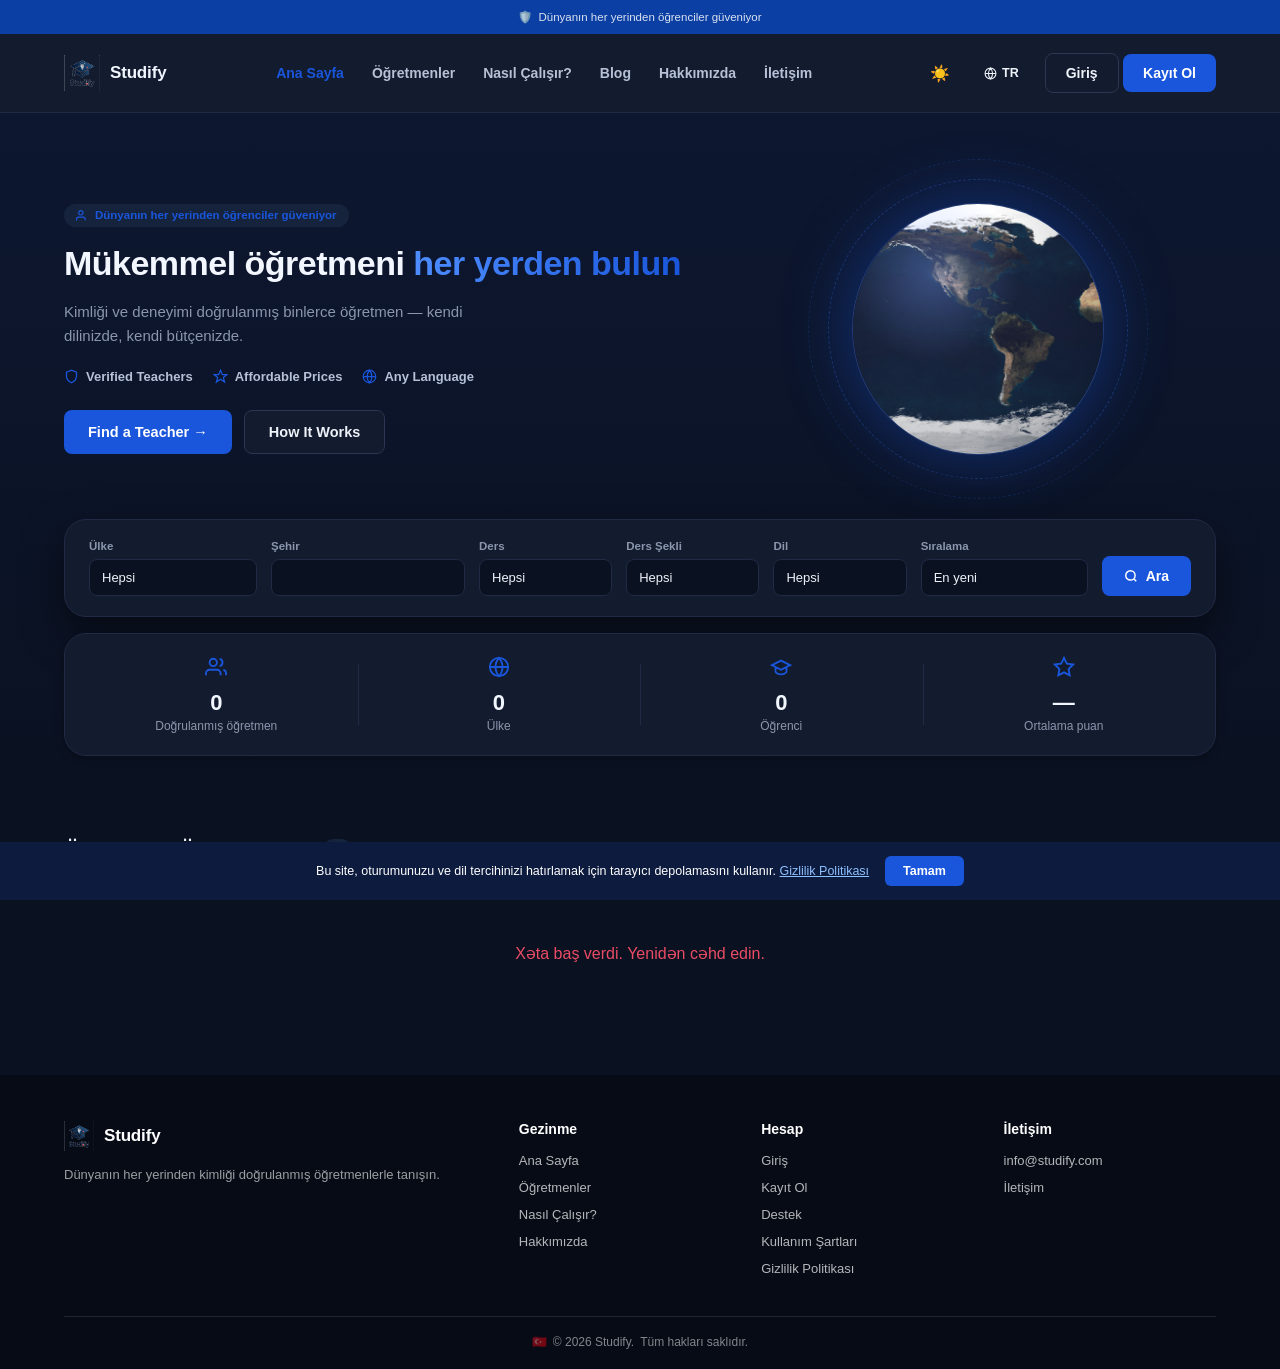
==== index.html @ e2a62c0a "first commit" ====
<!DOCTYPE html>
<html lang="tr">
<head>
<meta charset="UTF-8">
<meta name="viewport" content="width=device-width, initial-scale=1.0">
<title>Studify — Dünyanın Her Yerinden Öğretmen Bulun</title>
<meta name="description" content="Kimliği ve deneyimi doğrulanmış binlerce öğretmen arasından size uygun olanı bulun. Online veya yüz yüze, dünyanın her yerinden, kendi dilinizde.">
<meta property="og:title" content="Studify — Dünyanın Her Yerinden Öğretmen Bulun">
<meta property="og:description" content="Kimliği ve deneyimi doğrulanmış binlerce öğretmen arasından size uygun olanı bulun. Online veya yüz yüze, dünyanın her yerinden, kendi dilinizde.">
<meta property="og:type" content="website">
<meta property="og:image" content="/images/logo.png">
<meta name="twitter:card" content="summary">
<link rel="icon" type="image/png" href="/images/logo.png">
<link rel="stylesheet" href="css/style.css">
<script>(function(){try{var t=localStorage.getItem("studifyTheme");if(t!=="light")document.documentElement.setAttribute("data-theme","dark");}catch(e){document.documentElement.setAttribute("data-theme","dark");}})();</script>
</head>
<body>

  <div class="trust-bar">
    <div class="container">
      <span>🛡️ <span data-i18n="hero_badge">Trusted worldwide</span></span>
    </div>
  </div>

  <header class="site-header">
    <div class="container nav-wrap">
      <a href="index.html" class="logo">
        <img src="images/logo.png" alt="Studify">
        <b>Studify</b>
      </a>

      <nav class="main-nav">
        <a href="index.html" class="active" data-i18n="nav_home">Home</a>
        <a href="teachers.html" data-i18n="nav_teachers">Teachers</a>
        <a href="how-it-works.html" data-i18n="nav_how">How It Works</a>
        <a href="blog.html">Blog</a>
        <a href="about.html" data-i18n="nav_about">About Us</a>
        <a href="contact.html" data-i18n="nav_contact">Contact</a>
      </nav>

      <div class="header-right">
        <button class="theme-toggle-btn" id="themeToggleBtn" aria-label="Tema değiştir" title="Tema değiştir"></button>
        <div class="lang-switcher" data-id="1"></div>
        <div id="authArea">
          <a href="login.html" class="btn btn-outline" data-i18n="login">Log In</a>
          <a href="signup.html" class="btn btn-primary" data-i18n="signup">Sign Up</a>
        </div>
        <button class="burger" aria-label="Menu"><span></span><span></span><span></span></button>
      </div>
    </div>

    <nav class="mobile-nav">
      <a href="index.html" data-i18n="nav_home">Home</a>
      <a href="teachers.html" data-i18n="nav_teachers">Teachers</a>
      <a href="how-it-works.html" data-i18n="nav_how">How It Works</a>
        <a href="blog.html">Blog</a>
      <a href="about.html" data-i18n="nav_about">About Us</a>
      <a href="contact.html" data-i18n="nav_contact">Contact</a>
      <div id="authAreaMobile"><a href="login.html" class="btn btn-outline btn-block" data-i18n="login">Giriş</a></div>
    </nav>
  </header>

  <section class="hero">
    <div class="container hero-top-grid">
      <div class="hero-text">
        <div class="hero-badge hero-anim" style="animation-delay:.05s;">
          <svg width="13" height="13" viewBox="0 0 24 24" fill="none" stroke="currentColor" stroke-width="2"><path d="M17 21v-2a4 4 0 0 0-4-4H5a4 4 0 0 0-4 4v2"/><circle cx="9" cy="7" r="4"/></svg>
          <span data-i18n="hero_badge">Trusted worldwide</span>
        </div>
        <h1 class="hero-anim" style="animation-delay:.15s;"><span data-i18n="hero_title_1">Find the perfect teacher,</span> <span class="hero-gradient-word" data-i18n="hero_title_2">anywhere in the world</span></h1>
        <p class="lead hero-anim" style="animation-delay:.25s;" data-i18n="hero_lead">Thousands of verified teachers.</p>

        <div class="hero-features-row hero-anim" style="animation-delay:.3s;">
          <span><svg width="15" height="15" viewBox="0 0 24 24" fill="none" stroke="currentColor" stroke-width="2"><path d="M12 22s8-4 8-10V5l-8-3-8 3v7c0 6 8 10 8 10z"/></svg> Verified Teachers</span>
          <span><svg width="15" height="15" viewBox="0 0 24 24" fill="none" stroke="currentColor" stroke-width="2"><path d="M12 2l3 7h7l-5.5 4.5L18.5 21 12 16.5 5.5 21l2-7.5L2 9h7z"/></svg> Affordable Prices</span>
          <span><svg width="15" height="15" viewBox="0 0 24 24" fill="none" stroke="currentColor" stroke-width="2"><circle cx="12" cy="12" r="10"/><path d="M2 12h20M12 2a15 15 0 0 1 0 20 15 15 0 0 1 0-20z"/></svg> Any Language</span>
        </div>

        <div class="hero-cta-row hero-anim" style="animation-delay:.4s;">
          <a href="teachers.html" class="btn btn-primary btn-lg">Find a Teacher →</a>
          <a href="how-it-works.html" class="btn btn-outline btn-lg">How It Works</a>
        </div>
      </div>

      <div class="hero-globe-wrap hero-anim" style="animation-delay:.2s;">
        <div class="hero-globe-orbit orbit-2"></div>
        <div class="hero-globe-orbit"></div>
        <div class="hero-globe">
          <div class="hero-globe-texture"></div>
          <div class="hero-globe-shading"></div>
        </div>
      </div>
    </div>

    <div class="container hero-anim" style="animation-delay:.5s;">
      <form class="search-bar" id="heroSearchForm">
        <div class="field">
          <label data-i18n="search_country"><svg width="12" height="12" viewBox="0 0 24 24" fill="none" stroke="currentColor" stroke-width="2.5"><circle cx="12" cy="12" r="10"/><path d="M2 12h20M12 2a15 15 0 0 1 0 20 15 15 0 0 1 0-20z"/></svg> Country</label>
          <select name="country" id="fCountry"></select>
        </div>
        <div class="field">
          <label data-i18n="search_city"><svg width="12" height="12" viewBox="0 0 24 24" fill="none" stroke="currentColor" stroke-width="2.5"><path d="M21 10c0 7-9 13-9 13s-9-6-9-13a9 9 0 0 1 18 0z"/><circle cx="12" cy="10" r="3"/></svg> City</label>
          <input type="text" name="city" id="fCity" placeholder="">
        </div>
        <div class="field">
          <label data-i18n="search_subject"><svg width="12" height="12" viewBox="0 0 24 24" fill="none" stroke="currentColor" stroke-width="2.5"><circle cx="12" cy="8" r="4"/><path d="M4 21v-1a8 8 0 0 1 16 0v1"/></svg> Subject</label>
          <select name="subject" id="fSubject"></select>
        </div>
        <div class="field">
          <label data-i18n="search_mode"><svg width="12" height="12" viewBox="0 0 24 24" fill="none" stroke="currentColor" stroke-width="2.5"><rect x="4" y="2" width="16" height="20" rx="2"/><path d="M9 22v-4h6v4"/></svg> Lesson Type</label>
          <select name="mode" id="fMode">
            <option value="" data-i18n="search_all">All</option>
            <option value="online" data-i18n="search_online">Online</option>
            <option value="offline" data-i18n="search_offline">In Person</option>
          </select>
        </div>
        <div class="field">
          <label data-i18n="search_lang"><svg width="12" height="12" viewBox="0 0 24 24" fill="none" stroke="currentColor" stroke-width="2.5"><circle cx="12" cy="12" r="10"/><path d="M2 12h20M12 2a15 15 0 0 1 0 20 15 15 0 0 1 0-20z"/></svg> Language</label>
          <select name="lang" id="fLang"></select>
        </div>
        <div class="field">
          <label data-i18n="search_sort"><svg width="12" height="12" viewBox="0 0 24 24" fill="none" stroke="currentColor" stroke-width="2.5"><path d="M3 6h18M6 12h12M10 18h4"/></svg> Sort By</label>
          <select name="sort">
            <option value="newest" data-i18n="sort_newest">Newest</option>
            <option value="rating" data-i18n="sort_rating">Rating</option>
            <option value="price_asc" data-i18n="sort_price">Price: low to high</option>
          </select>
        </div>
        <button type="submit" class="btn btn-primary"><svg width="14" height="14" viewBox="0 0 24 24" fill="none" stroke="currentColor" stroke-width="2.5"><circle cx="11" cy="11" r="8"/><path d="M21 21l-4.35-4.35"/></svg> <span data-i18n="btn_search">Search</span></button>
      </form>

      <div class="stats-bar">
        <div class="stat-item">
          <svg width="22" height="22" viewBox="0 0 24 24" fill="none" stroke="currentColor" stroke-width="2"><path d="M17 21v-2a4 4 0 0 0-4-4H5a4 4 0 0 0-4 4v2"/><circle cx="9" cy="7" r="4"/><path d="M23 21v-2a4 4 0 0 0-3-3.9M16 3.1a4 4 0 0 1 0 7.8"/></svg>
          <div class="stat-value" id="statTeachers">0</div><div class="stat-label" data-i18n="stat_teachers">Verified teachers</div>
        </div>
        <div class="stat-item">
          <svg width="22" height="22" viewBox="0 0 24 24" fill="none" stroke="currentColor" stroke-width="2"><circle cx="12" cy="12" r="10"/><path d="M2 12h20M12 2a15 15 0 0 1 0 20 15 15 0 0 1 0-20z"/></svg>
          <div class="stat-value" id="statCountries">0</div><div class="stat-label" data-i18n="stat_countries">Countries</div>
        </div>
        <div class="stat-item">
          <svg width="22" height="22" viewBox="0 0 24 24" fill="none" stroke="currentColor" stroke-width="2"><path d="M22 10L12 5 2 10l10 5 10-5zM6 12v5c0 1.5 3 3 6 3s6-1.5 6-3v-5"/></svg>
          <div class="stat-value" id="statStudents">0</div><div class="stat-label" data-i18n="stat_students">Students</div>
        </div>
        <div class="stat-item">
          <svg width="22" height="22" viewBox="0 0 24 24" fill="none" stroke="currentColor" stroke-width="2"><path d="M12 2l3.1 6.3 6.9 1-5 4.9 1.2 6.8L12 17.8 5.8 21l1.2-6.8-5-4.9 6.9-1z"/></svg>
          <div class="stat-value" id="statRating">—</div><div class="stat-label" data-i18n="stat_rating">Average rating</div>
        </div>
      </div>
    </div>
  </section>

  <section class="section" style="padding-top:8px;">
    <div class="container">
      <div class="section-head">
        <h2 data-i18n="section_top_teachers">Featured Teachers</h2>
        <span class="badge-count" id="homeBadgeCount">0</span>
      </div>
      <div class="teacher-grid" id="homeTeacherGrid"></div>
    </div>
  </section>

  <footer class="site-footer">
    <div class="container">
      <div class="footer-grid">
        <div>
          <a href="index.html" class="logo" style="margin-bottom:12px;"><img src="images/logo.png" style="width:30px;height:30px;"><b style="color:#fff;">Studify</b></a>
          <p data-i18n="footer_desc">Meet verified teachers worldwide.</p>
        </div>
        <div>
          <h5 data-i18n="footer_nav">Navigation</h5>
          <ul>
            <li><a href="index.html" data-i18n="nav_home">Home</a></li>
            <li><a href="teachers.html" data-i18n="nav_teachers">Teachers</a></li>
            <li><a href="how-it-works.html" data-i18n="nav_how">How It Works</a></li>
            <li><a href="about.html" data-i18n="nav_about">About Us</a></li>
          </ul>
        </div>
        <div>
          <h5 data-i18n="footer_account">Account</h5>
          <ul>
            <li><a href="login.html" data-i18n="login">Log In</a></li>
            <li><a href="signup.html" data-i18n="signup">Sign Up</a></li>
            <li><a href="contact.html" data-i18n="footer_about_link">Support</a></li>
            <li><a href="terms.html">Kullanım Şartları</a></li>
            <li><a href="privacy.html">Gizlilik Politikası</a></li>
          </ul>
        </div>
        <div>
          <h5 data-i18n="footer_contact">Contact</h5>
          <ul>
            <li><a href="mailto:info@studify.com">info@studify.com</a></li>
            <li><a href="contact.html" data-i18n="nav_contact">Contact</a></li>
          </ul>
        </div>
      </div>
      <div class="footer-bottom">
        <span>🇹🇷</span> © 2026 Studify. <span data-i18n="footer_rights">All rights reserved.</span>
      </div>
    </div>
  </footer>

<script src="js/i18n.js"></script>
<script src="js/api.js"></script>
<script src="js/countries.js"></script>
<script src="js/script.js"></script>
<script src="js/currency-timezone.js"></script>
<script src="js/home.js"></script>
</body>
</html>
---- css/style.css ----
/* ==========================================================================
   STUDIFY — Shared Stylesheet (blue/white theme)
   ========================================================================== */

:root {
  --blue: #1a56db;
  --blue-dark: #0b3fa3;
  --blue-pale: #eaf1ff;
  --navy: #0d1b3e;
  --navy-2: #0b1f4d;
  --gray-900: #0d1b3e;
  --gray-700: #3f4b63;
  --gray-500: #5c6680;
  --gray-300: #d7deea;
  --gray-200: #e5e9f2;
  --gray-100: #f2f5fb;
  --white: #ffffff;
  --page-bg: #ffffff;
  --surface: #ffffff;
  --yellow: #ffd23f;
  --red: #ea4c66;
  --radius-sm: 8px;
  --radius-md: 14px;
  --radius-lg: 22px;
  --shadow-sm: 0 2px 8px rgba(13,27,62,0.06);
  --shadow-md: 0 8px 24px rgba(13,27,62,0.08);
  --shadow-lg: 0 16px 40px rgba(13,27,62,0.12);
  --font: "Segoe UI", "Helvetica Neue", Arial, sans-serif;
}

/* ---------------- Dark theme ----------------
   Toggled by setting data-theme="dark" on <html> (see script.js). Only the
   variables below change; every component reuses them, so the whole site
   restyles from this one block. */
html[data-theme="dark"] {
  --blue-pale: #16233d;
  --navy: #f2f6ff;
  --navy-2: #060b16;
  --gray-900: #eef2f9;
  --gray-700: #b6c0d6;
  --gray-500: #8b96ad;
  --gray-300: #2b3652;
  --gray-200: #202a44;
  --gray-100: #131b2e;
  --page-bg: #0a1120;
  --surface: #131b2e;
  --shadow-sm: 0 2px 8px rgba(0,0,0,0.35);
  --shadow-md: 0 8px 24px rgba(0,0,0,0.4);
  --shadow-lg: 0 16px 40px rgba(0,0,0,0.5);
}

* { box-sizing: border-box; }
html, body {
  margin: 0; padding: 0;
  font-family: var(--font);
  color: var(--gray-900);
  background: var(--page-bg);
  -webkit-font-smoothing: antialiased;
}
a { text-decoration: none; color: inherit; }
ul { list-style: none; margin: 0; padding: 0; }
button { font-family: inherit; cursor: pointer; }
img { max-width: 100%; display: block; }

.container { max-width: 1200px; margin: 0 auto; padding: 0 24px; }

.trust-bar { background: var(--blue-dark); color: rgba(255,255,255,0.85); font-size: 11.5px; }
.trust-bar .container { display: flex; align-items: center; justify-content: center; gap: 26px; height: 34px; flex-wrap: wrap; }
.trust-bar span { display: flex; align-items: center; gap: 6px; }

header.site-header { background: var(--surface); border-bottom: 1px solid var(--gray-200); position: sticky; top: 0; z-index: 100; }
.nav-wrap { display: flex; align-items: center; justify-content: space-between; height: 78px; }
.logo { display: flex; align-items: center; gap: 10px; }
.logo img { width: 36px; height: 36px; }
.logo b { font-weight: 700; font-size: 17px; color: var(--navy); letter-spacing: -0.01em; }

.main-nav { display: flex; align-items: center; gap: 28px; }
.main-nav a { font-size: 14px; font-weight: 600; color: var(--gray-700); }
.main-nav a.active, .main-nav a:hover { color: var(--blue); }

.header-right { display: flex; align-items: center; gap: 14px; }
.pill-select { display: flex; align-items: center; gap: 5px; background: var(--gray-100); padding: 7px 12px; border-radius: 20px; font-size: 12.5px; font-weight: 600; color: var(--gray-900); border: none; cursor: pointer; }
.theme-toggle-btn {
  width: 36px; height: 36px; border-radius: 50%; border: none;
  background: var(--gray-100); color: var(--gray-700);
  display: flex; align-items: center; justify-content: center;
  font-size: 16px; cursor: pointer; flex-shrink: 0;
}
.theme-toggle-btn:hover { background: var(--gray-200); }
.lang-switcher { position: relative; }
.lang-dropdown { position: absolute; top: 40px; right: 0; width: 160px; background: #fff; border-radius: 10px; box-shadow: var(--shadow-lg); display: none; overflow: hidden; z-index: 200; max-height: 320px; overflow-y: auto; }
.lang-dropdown.open { display: block; }
.lang-option { padding: 10px 14px; font-size: 13px; color: var(--navy); cursor: pointer; }
.lang-option:hover { background: var(--gray-100); }
.lang-switcher { position: relative; }
.lang-dropdown { position: absolute; top: 40px; right: 0; width: 160px; background: #fff; border-radius: 10px; box-shadow: var(--shadow-lg); display: none; overflow: hidden; z-index: 300; max-height: 320px; overflow-y: auto; }
.lang-dropdown.open { display: block; }
.lang-option { padding: 10px 14px; font-size: 13px; color: var(--navy); }
.lang-option:hover { background: var(--gray-100); }

.btn { display: inline-flex; align-items: center; justify-content: center; gap: 8px; font-weight: 700; font-size: 14px; border-radius: var(--radius-sm); border: none; padding: 11px 20px; transition: all .15s ease; }
.btn-primary { background: var(--blue); color: var(--white); }
.btn-primary:hover { background: var(--blue-dark); }
.btn-outline { background: var(--surface); color: var(--gray-900); border: 1.5px solid var(--gray-300); }
.btn-outline:hover { border-color: var(--blue); color: var(--blue); }
.btn-block { width: 100%; }
.btn-lg { padding: 14px 24px; font-size: 15px; }

.burger { display: none; flex-direction: column; gap: 5px; background: none; border: none; padding: 6px; }
.burger span { width: 22px; height: 2px; background: var(--navy); border-radius: 2px; }
.mobile-nav { display: none; flex-direction: column; gap: 4px; background: var(--surface); border-top: 1px solid var(--gray-200); padding: 12px 24px 20px; }
.mobile-nav.open { display: flex; }
.mobile-nav a { padding: 12px 0; font-weight: 600; color: var(--gray-700); border-bottom: 1px solid var(--gray-100); }

.hero { padding: 46px 0 34px; background: linear-gradient(180deg,#f7faff,#ffffff); overflow: hidden; }
html[data-theme="dark"] .hero { background: linear-gradient(180deg,#0d1730,var(--page-bg)); }
.hero-top-grid { display: grid; grid-template-columns: 1.15fr 0.85fr; gap: 30px; align-items: center; margin-bottom: 20px; }

/* ---- Entrance animation ---- */
.hero-anim { opacity: 0; animation: hero-fade-up .7s ease forwards; }
@keyframes hero-fade-up { from { opacity: 0; transform: translateY(18px); } to { opacity: 1; transform: translateY(0); } }
@media (prefers-reduced-motion: reduce) {
  .hero-anim { animation: none; opacity: 1; }
}

/* ---- Rotating globe (space style) ---- */
.hero-globe-wrap { position: relative; display: flex; align-items: center; justify-content: center; height: 340px; }
.hero-globe-orbit {
  position: absolute; width: 300px; height: 300px; border: 1px dashed rgba(58,110,224,0.35); border-radius: 50%;
  top: 50%; left: 50%; transform: translate(-50%, -50%);
}
.hero-globe-orbit.orbit-2 { width: 340px; height: 340px; border-color: rgba(58,110,224,0.2); }
.hero-globe {
  width: 250px; height: 250px; border-radius: 50%; position: relative; overflow: hidden; z-index: 2;
  box-shadow: 0 0 60px 10px rgba(26,86,219,0.35), 0 0 0 1px rgba(120,160,255,0.25);
}
.hero-globe-texture {
  position: absolute; inset: 0;
  background-image: url('../images/earth-texture.jpg');
  background-repeat: repeat-x;
  background-size: 500px 250px;
  animation: spin-globe 20s linear infinite;
}
@keyframes spin-globe {
  from { background-position: 0 0; }
  to { background-position: -500px 0; }
}
.hero-globe-shading {
  position: absolute; inset: 0; border-radius: 50%; pointer-events: none;
  background: radial-gradient(circle at 32% 28%, rgba(120,160,255,0.35) 0%, rgba(120,160,255,0) 35%, rgba(2,6,20,0.25) 72%, rgba(2,6,20,0.6) 100%);
}
@media (prefers-reduced-motion: reduce) {
  .hero-globe-texture { animation: none; }
}

/* ---- Floating teacher cards around the globe ---- */
.hero-teacher-card {
  position: absolute; z-index: 3; background: var(--surface); border: 1px solid var(--gray-200);
  border-radius: 12px; padding: 8px 12px 8px 8px; display: flex; align-items: center; gap: 8px;
  box-shadow: var(--shadow-md);
  animation: hero-float-bob 4.5s ease-in-out infinite, hero-fade-up .6s ease forwards;
  opacity: 0;
}
.hero-teacher-card .tc-photo-wrap { position: relative; flex-shrink: 0; }
.hero-teacher-card img.tc-photo { width: 40px; height: 40px; border-radius: 50%; object-fit: cover; display: block; }
.hero-teacher-card .tc-flag { position: absolute; top: -4px; left: -4px; font-size: 13px; background: var(--surface); border-radius: 4px; line-height: 1; padding: 1px; }
.hero-teacher-card .tc-info { line-height: 1.3; }
.hero-teacher-card .tc-name { font-size: 12px; font-weight: 700; color: var(--navy); white-space: nowrap; }
.hero-teacher-card .tc-rating { font-size: 11px; color: var(--yellow); font-weight: 700; }
.hero-teacher-card .tc-rating span { color: var(--gray-500); font-weight: 600; }

@keyframes hero-float-bob { 0%, 100% { transform: translateY(0); } 50% { transform: translateY(-9px); } }
.hero-card-1 { top: 0; left: 0; animation-delay: .45s, .45s; }
.hero-card-2 { top: 8%; right: 0; animation-delay: .75s, .55s; }
.hero-card-3 { bottom: 6%; left: -2%; animation-delay: 1.05s, .65s; }
.hero-card-4 { bottom: -4%; right: 6%; animation-delay: 1.35s, .75s; }

@media (max-width: 900px) {
  .hero-top-grid { grid-template-columns: 1fr; }
  .hero-globe-wrap { display: none; }
}
.hero-badge { display: inline-flex; align-items: center; gap: 6px; background: var(--blue-pale); color: var(--blue); font-size: 11.5px; font-weight: 700; padding: 5px 12px; border-radius: 20px; margin-bottom: 16px; }
.hero h1 { font-size: 34px; font-weight: 800; color: var(--navy); line-height: 1.2; letter-spacing: -0.015em; margin: 0 0 16px; }
.hero h1 .hero-gradient-word { background: linear-gradient(90deg, #4d8dff, var(--blue)); -webkit-background-clip: text; background-clip: text; color: transparent; }
.hero p.lead { font-size: 15px; color: var(--gray-500); max-width: 460px; line-height: 1.65; margin-bottom: 20px; }

.hero-features-row { display: flex; flex-wrap: wrap; gap: 20px; margin-bottom: 26px; }
.hero-features-row span { display: inline-flex; align-items: center; gap: 7px; font-size: 13px; font-weight: 600; color: var(--gray-700); }
.hero-features-row svg { color: var(--blue); flex-shrink: 0; }

.hero-cta-row { display: flex; gap: 12px; flex-wrap: wrap; }
.hero-cta-row .btn-lg { padding: 13px 24px; font-size: 14.5px; }

.search-bar { background: var(--surface); border: 1px solid var(--gray-200); border-radius: var(--radius-lg); box-shadow: var(--shadow-lg); padding: 20px 24px; margin: 0 auto 16px; display: grid; grid-template-columns: repeat(6, 1fr) auto; gap: 14px; align-items: end; }
.field { display: flex; flex-direction: column; gap: 7px; }
.field label { display: flex; align-items: center; gap: 5px; font-size: 11.5px; color: var(--gray-500); font-weight: 700; }
.field label svg { color: var(--blue); flex-shrink: 0; }
.field select, .field input { appearance: none; border: 1.5px solid var(--gray-200); border-radius: var(--radius-sm); padding: 10px 12px; font-size: 13px; color: var(--gray-900); background: var(--page-bg); font-weight: 500; }
.field select:focus, .field input:focus { outline: none; border-color: var(--blue); }
.search-bar .btn { height: 40px; padding: 0 22px; }

/* ---- Stats bar (bordered card, matches search bar style) ---- */
.stats-bar { background: var(--surface); border: 1px solid var(--gray-200); border-radius: var(--radius-lg); box-shadow: var(--shadow-sm); padding: 22px 10px; margin: 0 auto 40px; display: grid; grid-template-columns: repeat(4, 1fr); }
.stats-bar .stat-item { text-align: center; padding: 0 10px; position: relative; }
.stats-bar .stat-item + .stat-item::before { content: ""; position: absolute; left: 0; top: 10%; bottom: 10%; width: 1px; background: var(--gray-200); }
.stats-bar .stat-item svg { color: var(--blue); margin-bottom: 8px; }
.stats-bar .stat-value { font-size: 22px; font-weight: 800; color: var(--navy); }
.stats-bar .stat-label { font-size: 12px; color: var(--gray-500); margin-top: 3px; }
@media (max-width: 720px) {
  .stats-bar { grid-template-columns: repeat(2, 1fr); row-gap: 20px; }
  .stats-bar .stat-item:nth-child(3)::before { display: none; }
}

.section-head { display: flex; align-items: center; gap: 12px; margin-bottom: 24px; }
.section-head h2 { font-size: 22px; color: var(--navy); font-weight: 700; margin: 0; }
.badge-count { background: var(--blue-pale); color: var(--blue); font-size: 12.5px; font-weight: 700; padding: 5px 12px; border-radius: 20px; }

.teacher-grid { display: grid; grid-template-columns: repeat(4, 1fr); gap: 18px; }
.teacher-card { background: var(--surface); border: 1px solid var(--gray-200); border-radius: var(--radius-md); overflow: hidden; box-shadow: var(--shadow-sm); position: relative; transition: box-shadow .2s, transform .2s; display: flex; flex-direction: column; }
.teacher-card:hover { box-shadow: var(--shadow-md); transform: translateY(-2px); }

.tc-photo-frame { position: relative; width: 100%; aspect-ratio: 4 / 3.4; background: var(--blue-pale); overflow: hidden; }
.tc-photo-frame img { width: 100%; height: 100%; object-fit: cover; display: block; }
.tc-fav-overlay, .fav-btn { position: absolute; top: 10px; right: 10px; width: 30px; height: 30px; border-radius: 50%; background: rgba(255,255,255,0.92); border: none; display: flex; align-items: center; justify-content: center; color: var(--gray-300); padding: 0; }
.tc-fav-overlay.active, .fav-btn.active { color: var(--red); }
.tc-status-overlay { position: absolute; top: 10px; left: 10px; }
.tc-super-overlay { position: absolute; bottom: 10px; left: 10px; }

.status-pill { font-size: 10px; font-weight: 700; padding: 3px 9px; border-radius: 20px; }
.status-online { background: rgba(26,86,219,0.92); color: #fff; }
.status-offline { background: rgba(255,255,255,0.92); color: var(--gray-700); }
.super-badge { background: #fff7e0; color: #8a5a00; font-size: 9px; font-weight: 700; padding: 3px 8px; border-radius: 20px; display: inline-flex; align-items: center; gap: 3px; }

.tc-body { padding: 13px 15px 15px; display: flex; flex-direction: column; flex: 1; }
.tc-name { font-size: 14.5px; font-weight: 700; color: var(--navy); display: flex; align-items: center; gap: 5px; margin-bottom: 1px; }
.tc-subject { font-size: 12px; color: var(--gray-500); margin-bottom: 8px; }
.tc-location { display: flex; align-items: center; gap: 5px; font-size: 11.5px; color: var(--gray-700); margin-bottom: 7px; }
.tc-rating-row { display: flex; align-items: center; gap: 5px; font-size: 12px; margin-bottom: 10px; }
.tc-rating-row .stars { color: var(--yellow); font-weight: 700; }
.tc-rating-row .count { color: var(--gray-500); }
.tc-price { font-size: 15px; font-weight: 800; color: var(--blue); margin-top: auto; }
.tc-price span { font-size: 11px; color: var(--gray-500); font-weight: 500; }
.tc-price-old { text-decoration: line-through; color: var(--gray-500); font-weight: 500; font-size: 11.5px; margin-right: 5px; }
.discount-badge { display: inline-block; background: var(--red); color: var(--white); font-size: 9px; font-weight: 700; padding: 2px 7px; border-radius: 20px; margin-left: 4px; }
.tc-actions { display: flex; flex-direction: column; gap: 8px; margin-top: auto; }
.tc-actions .btn { width: 100%; padding: 9px; font-size: 12px; }

.feature-strip { background: var(--navy-2); padding: 26px 0; }
.feature-strip .container { display: grid; grid-template-columns: repeat(4, 1fr); gap: 20px; text-align: center; }
.feature-strip .stat-value { font-size: 24px; font-weight: 700; color: #fff; }
.feature-strip .stat-label { font-size: 11.5px; color: rgba(255,255,255,0.6); margin-top: 3px; }

footer.site-footer { background: var(--navy-2); color: rgba(255,255,255,0.75); padding: 46px 0 20px; }
.footer-grid { display: grid; grid-template-columns: 2fr 1fr 1fr 1fr; gap: 30px; margin-bottom: 30px; }
.footer-grid h5 { color: var(--white); font-size: 14px; margin: 0 0 14px; }
.footer-grid p { font-size: 13px; line-height: 1.7; color: rgba(255,255,255,0.6); }
.footer-grid ul li { margin-bottom: 9px; }
.footer-grid ul a { font-size: 13px; color: rgba(255,255,255,0.7); }
.footer-grid ul a:hover { color: var(--blue); }
.footer-bottom { border-top: 1px solid rgba(255,255,255,0.1); padding-top: 18px; text-align: center; font-size: 12px; color: rgba(255,255,255,0.5); display: flex; align-items: center; justify-content: center; gap: 6px; }

.page-hero { background: var(--blue-pale); padding: 40px 0; text-align: center; }
.page-hero h1 { font-size: 26px; color: var(--navy); margin: 0 0 8px; font-weight: 700; }
.page-hero p { color: var(--gray-700); font-size: 14px; margin: 0; }

.section { padding: 56px 0; }

.auth-wrap { min-height: calc(100vh - 200px); display: flex; align-items: center; justify-content: center; background: var(--gray-100); padding: 50px 20px; }
.auth-card { background: var(--surface); border-radius: var(--radius-lg); box-shadow: var(--shadow-lg); padding: 40px 36px; width: 100%; max-width: 440px; }
.auth-card-wide { max-width: 560px; }
.auth-card .logo { justify-content: center; margin-bottom: 20px; }
.auth-card h2 { text-align: center; font-size: 22px; color: var(--navy); margin: 0 0 6px; font-weight: 700; }
.auth-card p.sub { text-align: center; color: var(--gray-500); font-size: 13px; margin: 0 0 24px; }
.auth-foot { text-align: center; font-size: 13px; color: var(--gray-700); margin-top: 20px; }
.auth-foot a { color: var(--blue); font-weight: 700; }
.form-check { display: flex; align-items: center; gap: 8px; font-size: 12.5px; margin-bottom: 18px; color: var(--gray-700); }
.role-toggle { display: flex; background: var(--gray-100); border-radius: var(--radius-sm); padding: 4px; margin-bottom: 22px; }
.role-toggle button { flex: 1; border: none; background: transparent; padding: 10px; border-radius: 6px; font-weight: 700; font-size: 13px; color: var(--gray-700); }
.role-toggle button.active { background: var(--surface); color: var(--blue); box-shadow: var(--shadow-sm); }

.form-group { margin-bottom: 16px; }
.form-group label { display: block; font-size: 12.5px; font-weight: 700; color: var(--gray-700); margin-bottom: 6px; }
.form-group input, .form-group textarea, .form-group select { width: 100%; border: 1.5px solid var(--gray-200); background: var(--surface); border-radius: var(--radius-sm); padding: 11px 13px; font-size: 13.5px; font-family: inherit; color: var(--gray-900); }
.form-group input:focus, .form-group textarea:focus, .form-group select:focus { outline: none; border-color: var(--blue); }
.form-row { display: grid; grid-template-columns: 1fr 1fr; gap: 14px; }
.error-box { color: var(--red); font-weight: 600; margin-bottom: 12px; font-size: 13px; display: none; }
.success-box { color: var(--blue); font-weight: 600; margin-bottom: 12px; font-size: 13px; display: none; }

.test-progress { font-size: 11.5px; color: var(--blue); font-weight: 700; background: var(--blue-pale); padding: 4px 11px; border-radius: 20px; display: inline-block; margin-bottom: 12px; }
.test-question { margin-bottom: 18px; }
.test-question label { display: block; font-size: 13px; font-weight: 600; color: var(--navy); margin-bottom: 8px; line-height: 1.4; }

.profile-grid { display: grid; grid-template-columns: 320px 1fr; gap: 28px; align-items: start; }
.profile-card { background: var(--surface); border: 1px solid var(--gray-200); border-radius: var(--radius-md); padding: 24px; text-align: center; box-shadow: var(--shadow-sm); position: sticky; top: 96px; }
.profile-avatar { width: 110px; height: 110px; border-radius: 50%; overflow: hidden; margin: 0 auto 14px; background: var(--blue-pale); }
.profile-avatar img { width: 100%; height: 100%; object-fit: cover; }
.profile-name { font-size: 18px; font-weight: 700; color: var(--navy); }
.profile-subject { color: var(--blue); font-weight: 600; margin-bottom: 10px; font-size: 13px; }
.profile-price-box { background: var(--blue-pale); border-radius: var(--radius-sm); padding: 14px; margin: 14px 0; text-align: left; }
.profile-price-row { display: flex; justify-content: space-between; font-size: 13px; padding: 4px 0; }

.user-menu { position: relative; }
.user-chip-btn { display: flex; align-items: center; gap: 8px; background: none; border: none; padding: 4px; }
.user-avatar-sm { width: 34px; height: 34px; border-radius: 50%; background: var(--blue-pale); color: var(--blue); display: flex; align-items: center; justify-content: center; font-weight: 700; font-size: 12px; }
.user-dropdown { position: absolute; top: 46px; right: 0; width: 240px; background: #fff; border-radius: 12px; box-shadow: var(--shadow-lg); display: none; overflow: hidden; z-index: 200; }
.user-dropdown.open { display: block; }
.user-dropdown-head { padding: 14px; display: flex; align-items: center; gap: 10px; border-bottom: 1px solid var(--gray-200); }
.user-dropdown-item { display: flex; align-items: center; gap: 9px; padding: 10px 14px; font-size: 13px; color: var(--navy); }
.user-dropdown-item:hover { background: var(--gray-100); }

@media (max-width: 1080px) {
  .teacher-grid { grid-template-columns: repeat(2, 1fr); }
  .search-bar { grid-template-columns: repeat(3, 1fr); }
  .feature-strip .container { grid-template-columns: repeat(2, 1fr); }
  .footer-grid { grid-template-columns: 1fr 1fr; }
  .profile-grid { grid-template-columns: 1fr; }
}
@media (max-width: 720px) {
  .main-nav { display: none; }
  .burger { display: flex; }
  .header-right #authArea { display: none; }
  .hero h1 { font-size: 26px; }
  .teacher-grid { grid-template-columns: 1fr; }
  .search-bar { grid-template-columns: 1fr; }
  .form-row { grid-template-columns: 1fr; }
  .footer-grid { grid-template-columns: 1fr; }
}
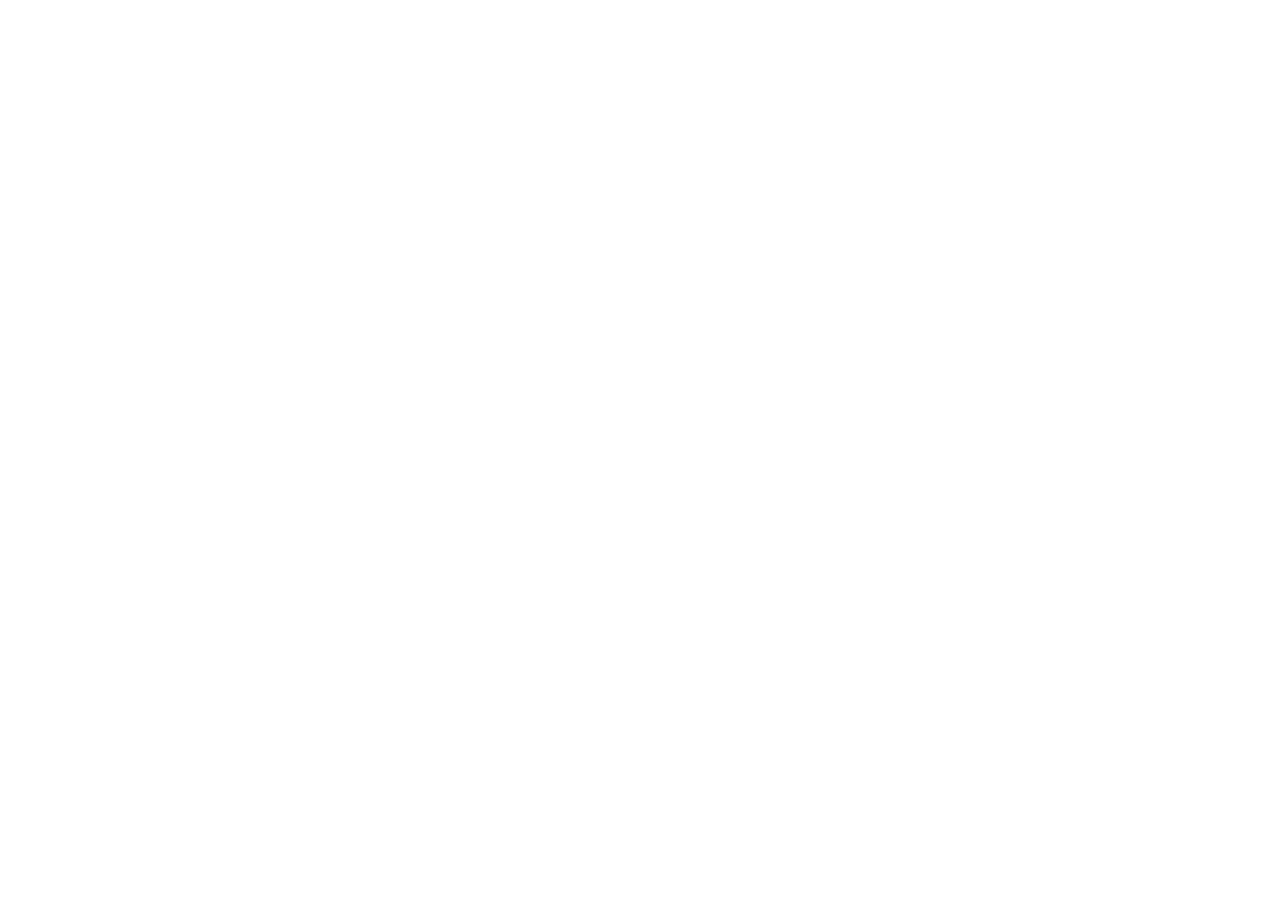
==== commit 2e7693d7: "." ====
--- a/index.html
+++ b/index.html
@@ -1,4 +1,4 @@
-<!DOCTYPE html>
+<!-- <!DOCTYPE html>
 <html lang="tr">
 <head>
 <meta charset="UTF-8">
@@ -8,10 +8,10 @@
 <meta property="og:title" content="Studify — Dünyanın Her Yerinden Öğretmen Bulun">
 <meta property="og:description" content="Kimliği ve deneyimi doğrulanmış binlerce öğretmen arasından size uygun olanı bulun. Online veya yüz yüze, dünyanın her yerinden, kendi dilinizde.">
 <meta property="og:type" content="website">
-<meta property="og:image" content="/images/logo.png">
+<meta property="og:image" content="logo.png">
 <meta name="twitter:card" content="summary">
-<link rel="icon" type="image/png" href="/images/logo.png">
-<link rel="stylesheet" href="css/style.css">
+<link rel="icon" type="png" href="logo.png">
+<link rel="stylesheet" href="style.css">
 <script>(function(){try{var t=localStorage.getItem("studifyTheme");if(t!=="light")document.documentElement.setAttribute("data-theme","dark");}catch(e){document.documentElement.setAttribute("data-theme","dark");}})();</script>
 </head>
 <body>
@@ -25,7 +25,7 @@
   <header class="site-header">
     <div class="container nav-wrap">
       <a href="index.html" class="logo">
-        <img src="images/logo.png" alt="Studify">
+        <img src="logo.png" alt="Studify">
         <b>Studify</b>
       </a>
 
@@ -200,11 +200,11 @@
     </div>
   </footer>
 
-<script src="js/i18n.js"></script>
-<script src="js/api.js"></script>
-<script src="js/countries.js"></script>
-<script src="js/script.js"></script>
-<script src="js/currency-timezone.js"></script>
-<script src="js/home.js"></script>
+<script src="i18n.js"></script>
+<script src="api.js"></script>
+<script src="countries.js"></script>
+<script src="script.js"></script>
+<script src="currency-timezone.js"></script>
+<script src="home.js"></script>
 </body>
-</html>
+</html> -->
--- a/style.css
+++ b/style.css
@@ -0,0 +1,327 @@
+/* ==========================================================================
+   STUDIFY — Shared Stylesheet (blue/white theme)
+   ========================================================================== */
+
+:root {
+  --blue: #1a56db;
+  --blue-dark: #0b3fa3;
+  --blue-pale: #eaf1ff;
+  --navy: #0d1b3e;
+  --navy-2: #0b1f4d;
+  --gray-900: #0d1b3e;
+  --gray-700: #3f4b63;
+  --gray-500: #5c6680;
+  --gray-300: #d7deea;
+  --gray-200: #e5e9f2;
+  --gray-100: #f2f5fb;
+  --white: #ffffff;
+  --page-bg: #ffffff;
+  --surface: #ffffff;
+  --yellow: #ffd23f;
+  --red: #ea4c66;
+  --radius-sm: 8px;
+  --radius-md: 14px;
+  --radius-lg: 22px;
+  --shadow-sm: 0 2px 8px rgba(13,27,62,0.06);
+  --shadow-md: 0 8px 24px rgba(13,27,62,0.08);
+  --shadow-lg: 0 16px 40px rgba(13,27,62,0.12);
+  --font: "Segoe UI", "Helvetica Neue", Arial, sans-serif;
+}
+
+/* ---------------- Dark theme ----------------
+   Toggled by setting data-theme="dark" on <html> (see script.js). Only the
+   variables below change; every component reuses them, so the whole site
+   restyles from this one block. */
+html[data-theme="dark"] {
+  --blue-pale: #16233d;
+  --navy: #f2f6ff;
+  --navy-2: #060b16;
+  --gray-900: #eef2f9;
+  --gray-700: #b6c0d6;
+  --gray-500: #8b96ad;
+  --gray-300: #2b3652;
+  --gray-200: #202a44;
+  --gray-100: #131b2e;
+  --page-bg: #0a1120;
+  --surface: #131b2e;
+  --shadow-sm: 0 2px 8px rgba(0,0,0,0.35);
+  --shadow-md: 0 8px 24px rgba(0,0,0,0.4);
+  --shadow-lg: 0 16px 40px rgba(0,0,0,0.5);
+}
+
+* { box-sizing: border-box; }
+html, body {
+  margin: 0; padding: 0;
+  font-family: var(--font);
+  color: var(--gray-900);
+  background: var(--page-bg);
+  -webkit-font-smoothing: antialiased;
+}
+a { text-decoration: none; color: inherit; }
+ul { list-style: none; margin: 0; padding: 0; }
+button { font-family: inherit; cursor: pointer; }
+img { max-width: 100%; display: block; }
+
+.container { max-width: 1200px; margin: 0 auto; padding: 0 24px; }
+
+.trust-bar { background: var(--blue-dark); color: rgba(255,255,255,0.85); font-size: 11.5px; }
+.trust-bar .container { display: flex; align-items: center; justify-content: center; gap: 26px; height: 34px; flex-wrap: wrap; }
+.trust-bar span { display: flex; align-items: center; gap: 6px; }
+
+header.site-header { background: var(--surface); border-bottom: 1px solid var(--gray-200); position: sticky; top: 0; z-index: 100; }
+.nav-wrap { display: flex; align-items: center; justify-content: space-between; height: 78px; }
+.logo { display: flex; align-items: center; gap: 10px; }
+.logo img { width: 36px; height: 36px; }
+.logo b { font-weight: 700; font-size: 17px; color: var(--navy); letter-spacing: -0.01em; }
+
+.main-nav { display: flex; align-items: center; gap: 28px; }
+.main-nav a { font-size: 14px; font-weight: 600; color: var(--gray-700); }
+.main-nav a.active, .main-nav a:hover { color: var(--blue); }
+
+.header-right { display: flex; align-items: center; gap: 14px; }
+.pill-select { display: flex; align-items: center; gap: 5px; background: var(--gray-100); padding: 7px 12px; border-radius: 20px; font-size: 12.5px; font-weight: 600; color: var(--gray-900); border: none; cursor: pointer; }
+.theme-toggle-btn {
+  width: 36px; height: 36px; border-radius: 50%; border: none;
+  background: var(--gray-100); color: var(--gray-700);
+  display: flex; align-items: center; justify-content: center;
+  font-size: 16px; cursor: pointer; flex-shrink: 0;
+}
+.theme-toggle-btn:hover { background: var(--gray-200); }
+.lang-switcher { position: relative; }
+.lang-dropdown { position: absolute; top: 40px; right: 0; width: 160px; background: #fff; border-radius: 10px; box-shadow: var(--shadow-lg); display: none; overflow: hidden; z-index: 200; max-height: 320px; overflow-y: auto; }
+.lang-dropdown.open { display: block; }
+.lang-option { padding: 10px 14px; font-size: 13px; color: var(--navy); cursor: pointer; }
+.lang-option:hover { background: var(--gray-100); }
+.lang-switcher { position: relative; }
+.lang-dropdown { position: absolute; top: 40px; right: 0; width: 160px; background: #fff; border-radius: 10px; box-shadow: var(--shadow-lg); display: none; overflow: hidden; z-index: 300; max-height: 320px; overflow-y: auto; }
+.lang-dropdown.open { display: block; }
+.lang-option { padding: 10px 14px; font-size: 13px; color: var(--navy); }
+.lang-option:hover { background: var(--gray-100); }
+
+.btn { display: inline-flex; align-items: center; justify-content: center; gap: 8px; font-weight: 700; font-size: 14px; border-radius: var(--radius-sm); border: none; padding: 11px 20px; transition: all .15s ease; }
+.btn-primary { background: var(--blue); color: var(--white); }
+.btn-primary:hover { background: var(--blue-dark); }
+.btn-outline { background: var(--surface); color: var(--gray-900); border: 1.5px solid var(--gray-300); }
+.btn-outline:hover { border-color: var(--blue); color: var(--blue); }
+.btn-block { width: 100%; }
+.btn-lg { padding: 14px 24px; font-size: 15px; }
+
+.burger { display: none; flex-direction: column; gap: 5px; background: none; border: none; padding: 6px; }
+.burger span { width: 22px; height: 2px; background: var(--navy); border-radius: 2px; }
+.mobile-nav { display: none; flex-direction: column; gap: 4px; background: var(--surface); border-top: 1px solid var(--gray-200); padding: 12px 24px 20px; }
+.mobile-nav.open { display: flex; }
+.mobile-nav a { padding: 12px 0; font-weight: 600; color: var(--gray-700); border-bottom: 1px solid var(--gray-100); }
+
+.hero { padding: 46px 0 34px; background: linear-gradient(180deg,#f7faff,#ffffff); overflow: hidden; }
+html[data-theme="dark"] .hero { background: linear-gradient(180deg,#0d1730,var(--page-bg)); }
+.hero-top-grid { display: grid; grid-template-columns: 1.15fr 0.85fr; gap: 30px; align-items: center; margin-bottom: 20px; }
+
+/* ---- Entrance animation ---- */
+.hero-anim { opacity: 0; animation: hero-fade-up .7s ease forwards; }
+@keyframes hero-fade-up { from { opacity: 0; transform: translateY(18px); } to { opacity: 1; transform: translateY(0); } }
+@media (prefers-reduced-motion: reduce) {
+  .hero-anim { animation: none; opacity: 1; }
+}
+
+/* ---- Rotating globe (space style) ---- */
+.hero-globe-wrap { position: relative; display: flex; align-items: center; justify-content: center; height: 340px; }
+.hero-globe-orbit {
+  position: absolute; width: 300px; height: 300px; border: 1px dashed rgba(58,110,224,0.35); border-radius: 50%;
+  top: 50%; left: 50%; transform: translate(-50%, -50%);
+}
+.hero-globe-orbit.orbit-2 { width: 340px; height: 340px; border-color: rgba(58,110,224,0.2); }
+.hero-globe {
+  width: 250px; height: 250px; border-radius: 50%; position: relative; overflow: hidden; z-index: 2;
+  box-shadow: 0 0 60px 10px rgba(26,86,219,0.35), 0 0 0 1px rgba(120,160,255,0.25);
+}
+.hero-globe-texture {
+  position: absolute; inset: 0;
+  background-image: url('../images/earth-texture.jpg');
+  background-repeat: repeat-x;
+  background-size: 500px 250px;
+  animation: spin-globe 20s linear infinite;
+}
+@keyframes spin-globe {
+  from { background-position: 0 0; }
+  to { background-position: -500px 0; }
+}
+.hero-globe-shading {
+  position: absolute; inset: 0; border-radius: 50%; pointer-events: none;
+  background: radial-gradient(circle at 32% 28%, rgba(120,160,255,0.35) 0%, rgba(120,160,255,0) 35%, rgba(2,6,20,0.25) 72%, rgba(2,6,20,0.6) 100%);
+}
+@media (prefers-reduced-motion: reduce) {
+  .hero-globe-texture { animation: none; }
+}
+
+/* ---- Floating teacher cards around the globe ---- */
+.hero-teacher-card {
+  position: absolute; z-index: 3; background: var(--surface); border: 1px solid var(--gray-200);
+  border-radius: 12px; padding: 8px 12px 8px 8px; display: flex; align-items: center; gap: 8px;
+  box-shadow: var(--shadow-md);
+  animation: hero-float-bob 4.5s ease-in-out infinite, hero-fade-up .6s ease forwards;
+  opacity: 0;
+}
+.hero-teacher-card .tc-photo-wrap { position: relative; flex-shrink: 0; }
+.hero-teacher-card img.tc-photo { width: 40px; height: 40px; border-radius: 50%; object-fit: cover; display: block; }
+.hero-teacher-card .tc-flag { position: absolute; top: -4px; left: -4px; font-size: 13px; background: var(--surface); border-radius: 4px; line-height: 1; padding: 1px; }
+.hero-teacher-card .tc-info { line-height: 1.3; }
+.hero-teacher-card .tc-name { font-size: 12px; font-weight: 700; color: var(--navy); white-space: nowrap; }
+.hero-teacher-card .tc-rating { font-size: 11px; color: var(--yellow); font-weight: 700; }
+.hero-teacher-card .tc-rating span { color: var(--gray-500); font-weight: 600; }
+
+@keyframes hero-float-bob { 0%, 100% { transform: translateY(0); } 50% { transform: translateY(-9px); } }
+.hero-card-1 { top: 0; left: 0; animation-delay: .45s, .45s; }
+.hero-card-2 { top: 8%; right: 0; animation-delay: .75s, .55s; }
+.hero-card-3 { bottom: 6%; left: -2%; animation-delay: 1.05s, .65s; }
+.hero-card-4 { bottom: -4%; right: 6%; animation-delay: 1.35s, .75s; }
+
+@media (max-width: 900px) {
+  .hero-top-grid { grid-template-columns: 1fr; }
+  .hero-globe-wrap { display: none; }
+}
+.hero-badge { display: inline-flex; align-items: center; gap: 6px; background: var(--blue-pale); color: var(--blue); font-size: 11.5px; font-weight: 700; padding: 5px 12px; border-radius: 20px; margin-bottom: 16px; }
+.hero h1 { font-size: 34px; font-weight: 800; color: var(--navy); line-height: 1.2; letter-spacing: -0.015em; margin: 0 0 16px; }
+.hero h1 .hero-gradient-word { background: linear-gradient(90deg, #4d8dff, var(--blue)); -webkit-background-clip: text; background-clip: text; color: transparent; }
+.hero p.lead { font-size: 15px; color: var(--gray-500); max-width: 460px; line-height: 1.65; margin-bottom: 20px; }
+
+.hero-features-row { display: flex; flex-wrap: wrap; gap: 20px; margin-bottom: 26px; }
+.hero-features-row span { display: inline-flex; align-items: center; gap: 7px; font-size: 13px; font-weight: 600; color: var(--gray-700); }
+.hero-features-row svg { color: var(--blue); flex-shrink: 0; }
+
+.hero-cta-row { display: flex; gap: 12px; flex-wrap: wrap; }
+.hero-cta-row .btn-lg { padding: 13px 24px; font-size: 14.5px; }
+
+.search-bar { background: var(--surface); border: 1px solid var(--gray-200); border-radius: var(--radius-lg); box-shadow: var(--shadow-lg); padding: 20px 24px; margin: 0 auto 16px; display: grid; grid-template-columns: repeat(6, 1fr) auto; gap: 14px; align-items: end; }
+.field { display: flex; flex-direction: column; gap: 7px; }
+.field label { display: flex; align-items: center; gap: 5px; font-size: 11.5px; color: var(--gray-500); font-weight: 700; }
+.field label svg { color: var(--blue); flex-shrink: 0; }
+.field select, .field input { appearance: none; border: 1.5px solid var(--gray-200); border-radius: var(--radius-sm); padding: 10px 12px; font-size: 13px; color: var(--gray-900); background: var(--page-bg); font-weight: 500; }
+.field select:focus, .field input:focus { outline: none; border-color: var(--blue); }
+.search-bar .btn { height: 40px; padding: 0 22px; }
+
+/* ---- Stats bar (bordered card, matches search bar style) ---- */
+.stats-bar { background: var(--surface); border: 1px solid var(--gray-200); border-radius: var(--radius-lg); box-shadow: var(--shadow-sm); padding: 22px 10px; margin: 0 auto 40px; display: grid; grid-template-columns: repeat(4, 1fr); }
+.stats-bar .stat-item { text-align: center; padding: 0 10px; position: relative; }
+.stats-bar .stat-item + .stat-item::before { content: ""; position: absolute; left: 0; top: 10%; bottom: 10%; width: 1px; background: var(--gray-200); }
+.stats-bar .stat-item svg { color: var(--blue); margin-bottom: 8px; }
+.stats-bar .stat-value { font-size: 22px; font-weight: 800; color: var(--navy); }
+.stats-bar .stat-label { font-size: 12px; color: var(--gray-500); margin-top: 3px; }
+@media (max-width: 720px) {
+  .stats-bar { grid-template-columns: repeat(2, 1fr); row-gap: 20px; }
+  .stats-bar .stat-item:nth-child(3)::before { display: none; }
+}
+
+.section-head { display: flex; align-items: center; gap: 12px; margin-bottom: 24px; }
+.section-head h2 { font-size: 22px; color: var(--navy); font-weight: 700; margin: 0; }
+.badge-count { background: var(--blue-pale); color: var(--blue); font-size: 12.5px; font-weight: 700; padding: 5px 12px; border-radius: 20px; }
+
+.teacher-grid { display: grid; grid-template-columns: repeat(4, 1fr); gap: 18px; }
+.teacher-card { background: var(--surface); border: 1px solid var(--gray-200); border-radius: var(--radius-md); overflow: hidden; box-shadow: var(--shadow-sm); position: relative; transition: box-shadow .2s, transform .2s; display: flex; flex-direction: column; }
+.teacher-card:hover { box-shadow: var(--shadow-md); transform: translateY(-2px); }
+
+.tc-photo-frame { position: relative; width: 100%; aspect-ratio: 4 / 3.4; background: var(--blue-pale); overflow: hidden; }
+.tc-photo-frame img { width: 100%; height: 100%; object-fit: cover; display: block; }
+.tc-fav-overlay, .fav-btn { position: absolute; top: 10px; right: 10px; width: 30px; height: 30px; border-radius: 50%; background: rgba(255,255,255,0.92); border: none; display: flex; align-items: center; justify-content: center; color: var(--gray-300); padding: 0; }
+.tc-fav-overlay.active, .fav-btn.active { color: var(--red); }
+.tc-status-overlay { position: absolute; top: 10px; left: 10px; }
+.tc-super-overlay { position: absolute; bottom: 10px; left: 10px; }
+
+.status-pill { font-size: 10px; font-weight: 700; padding: 3px 9px; border-radius: 20px; }
+.status-online { background: rgba(26,86,219,0.92); color: #fff; }
+.status-offline { background: rgba(255,255,255,0.92); color: var(--gray-700); }
+.super-badge { background: #fff7e0; color: #8a5a00; font-size: 9px; font-weight: 700; padding: 3px 8px; border-radius: 20px; display: inline-flex; align-items: center; gap: 3px; }
+
+.tc-body { padding: 13px 15px 15px; display: flex; flex-direction: column; flex: 1; }
+.tc-name { font-size: 14.5px; font-weight: 700; color: var(--navy); display: flex; align-items: center; gap: 5px; margin-bottom: 1px; }
+.tc-subject { font-size: 12px; color: var(--gray-500); margin-bottom: 8px; }
+.tc-location { display: flex; align-items: center; gap: 5px; font-size: 11.5px; color: var(--gray-700); margin-bottom: 7px; }
+.tc-rating-row { display: flex; align-items: center; gap: 5px; font-size: 12px; margin-bottom: 10px; }
+.tc-rating-row .stars { color: var(--yellow); font-weight: 700; }
+.tc-rating-row .count { color: var(--gray-500); }
+.tc-price { font-size: 15px; font-weight: 800; color: var(--blue); margin-top: auto; }
+.tc-price span { font-size: 11px; color: var(--gray-500); font-weight: 500; }
+.tc-price-old { text-decoration: line-through; color: var(--gray-500); font-weight: 500; font-size: 11.5px; margin-right: 5px; }
+.discount-badge { display: inline-block; background: var(--red); color: var(--white); font-size: 9px; font-weight: 700; padding: 2px 7px; border-radius: 20px; margin-left: 4px; }
+.tc-actions { display: flex; flex-direction: column; gap: 8px; margin-top: auto; }
+.tc-actions .btn { width: 100%; padding: 9px; font-size: 12px; }
+
+.feature-strip { background: var(--navy-2); padding: 26px 0; }
+.feature-strip .container { display: grid; grid-template-columns: repeat(4, 1fr); gap: 20px; text-align: center; }
+.feature-strip .stat-value { font-size: 24px; font-weight: 700; color: #fff; }
+.feature-strip .stat-label { font-size: 11.5px; color: rgba(255,255,255,0.6); margin-top: 3px; }
+
+footer.site-footer { background: var(--navy-2); color: rgba(255,255,255,0.75); padding: 46px 0 20px; }
+.footer-grid { display: grid; grid-template-columns: 2fr 1fr 1fr 1fr; gap: 30px; margin-bottom: 30px; }
+.footer-grid h5 { color: var(--white); font-size: 14px; margin: 0 0 14px; }
+.footer-grid p { font-size: 13px; line-height: 1.7; color: rgba(255,255,255,0.6); }
+.footer-grid ul li { margin-bottom: 9px; }
+.footer-grid ul a { font-size: 13px; color: rgba(255,255,255,0.7); }
+.footer-grid ul a:hover { color: var(--blue); }
+.footer-bottom { border-top: 1px solid rgba(255,255,255,0.1); padding-top: 18px; text-align: center; font-size: 12px; color: rgba(255,255,255,0.5); display: flex; align-items: center; justify-content: center; gap: 6px; }
+
+.page-hero { background: var(--blue-pale); padding: 40px 0; text-align: center; }
+.page-hero h1 { font-size: 26px; color: var(--navy); margin: 0 0 8px; font-weight: 700; }
+.page-hero p { color: var(--gray-700); font-size: 14px; margin: 0; }
+
+.section { padding: 56px 0; }
+
+.auth-wrap { min-height: calc(100vh - 200px); display: flex; align-items: center; justify-content: center; background: var(--gray-100); padding: 50px 20px; }
+.auth-card { background: var(--surface); border-radius: var(--radius-lg); box-shadow: var(--shadow-lg); padding: 40px 36px; width: 100%; max-width: 440px; }
+.auth-card-wide { max-width: 560px; }
+.auth-card .logo { justify-content: center; margin-bottom: 20px; }
+.auth-card h2 { text-align: center; font-size: 22px; color: var(--navy); margin: 0 0 6px; font-weight: 700; }
+.auth-card p.sub { text-align: center; color: var(--gray-500); font-size: 13px; margin: 0 0 24px; }
+.auth-foot { text-align: center; font-size: 13px; color: var(--gray-700); margin-top: 20px; }
+.auth-foot a { color: var(--blue); font-weight: 700; }
+.form-check { display: flex; align-items: center; gap: 8px; font-size: 12.5px; margin-bottom: 18px; color: var(--gray-700); }
+.role-toggle { display: flex; background: var(--gray-100); border-radius: var(--radius-sm); padding: 4px; margin-bottom: 22px; }
+.role-toggle button { flex: 1; border: none; background: transparent; padding: 10px; border-radius: 6px; font-weight: 700; font-size: 13px; color: var(--gray-700); }
+.role-toggle button.active { background: var(--surface); color: var(--blue); box-shadow: var(--shadow-sm); }
+
+.form-group { margin-bottom: 16px; }
+.form-group label { display: block; font-size: 12.5px; font-weight: 700; color: var(--gray-700); margin-bottom: 6px; }
+.form-group input, .form-group textarea, .form-group select { width: 100%; border: 1.5px solid var(--gray-200); background: var(--surface); border-radius: var(--radius-sm); padding: 11px 13px; font-size: 13.5px; font-family: inherit; color: var(--gray-900); }
+.form-group input:focus, .form-group textarea:focus, .form-group select:focus { outline: none; border-color: var(--blue); }
+.form-row { display: grid; grid-template-columns: 1fr 1fr; gap: 14px; }
+.error-box { color: var(--red); font-weight: 600; margin-bottom: 12px; font-size: 13px; display: none; }
+.success-box { color: var(--blue); font-weight: 600; margin-bottom: 12px; font-size: 13px; display: none; }
+
+.test-progress { font-size: 11.5px; color: var(--blue); font-weight: 700; background: var(--blue-pale); padding: 4px 11px; border-radius: 20px; display: inline-block; margin-bottom: 12px; }
+.test-question { margin-bottom: 18px; }
+.test-question label { display: block; font-size: 13px; font-weight: 600; color: var(--navy); margin-bottom: 8px; line-height: 1.4; }
+
+.profile-grid { display: grid; grid-template-columns: 320px 1fr; gap: 28px; align-items: start; }
+.profile-card { background: var(--surface); border: 1px solid var(--gray-200); border-radius: var(--radius-md); padding: 24px; text-align: center; box-shadow: var(--shadow-sm); position: sticky; top: 96px; }
+.profile-avatar { width: 110px; height: 110px; border-radius: 50%; overflow: hidden; margin: 0 auto 14px; background: var(--blue-pale); }
+.profile-avatar img { width: 100%; height: 100%; object-fit: cover; }
+.profile-name { font-size: 18px; font-weight: 700; color: var(--navy); }
+.profile-subject { color: var(--blue); font-weight: 600; margin-bottom: 10px; font-size: 13px; }
+.profile-price-box { background: var(--blue-pale); border-radius: var(--radius-sm); padding: 14px; margin: 14px 0; text-align: left; }
+.profile-price-row { display: flex; justify-content: space-between; font-size: 13px; padding: 4px 0; }
+
+.user-menu { position: relative; }
+.user-chip-btn { display: flex; align-items: center; gap: 8px; background: none; border: none; padding: 4px; }
+.user-avatar-sm { width: 34px; height: 34px; border-radius: 50%; background: var(--blue-pale); color: var(--blue); display: flex; align-items: center; justify-content: center; font-weight: 700; font-size: 12px; }
+.user-dropdown { position: absolute; top: 46px; right: 0; width: 240px; background: #fff; border-radius: 12px; box-shadow: var(--shadow-lg); display: none; overflow: hidden; z-index: 200; }
+.user-dropdown.open { display: block; }
+.user-dropdown-head { padding: 14px; display: flex; align-items: center; gap: 10px; border-bottom: 1px solid var(--gray-200); }
+.user-dropdown-item { display: flex; align-items: center; gap: 9px; padding: 10px 14px; font-size: 13px; color: var(--navy); }
+.user-dropdown-item:hover { background: var(--gray-100); }
+
+@media (max-width: 1080px) {
+  .teacher-grid { grid-template-columns: repeat(2, 1fr); }
+  .search-bar { grid-template-columns: repeat(3, 1fr); }
+  .feature-strip .container { grid-template-columns: repeat(2, 1fr); }
+  .footer-grid { grid-template-columns: 1fr 1fr; }
+  .profile-grid { grid-template-columns: 1fr; }
+}
+@media (max-width: 720px) {
+  .main-nav { display: none; }
+  .burger { display: flex; }
+  .header-right #authArea { display: none; }
+  .hero h1 { font-size: 26px; }
+  .teacher-grid { grid-template-columns: 1fr; }
+  .search-bar { grid-template-columns: 1fr; }
+  .form-row { grid-template-columns: 1fr; }
+  .footer-grid { grid-template-columns: 1fr; }
+}
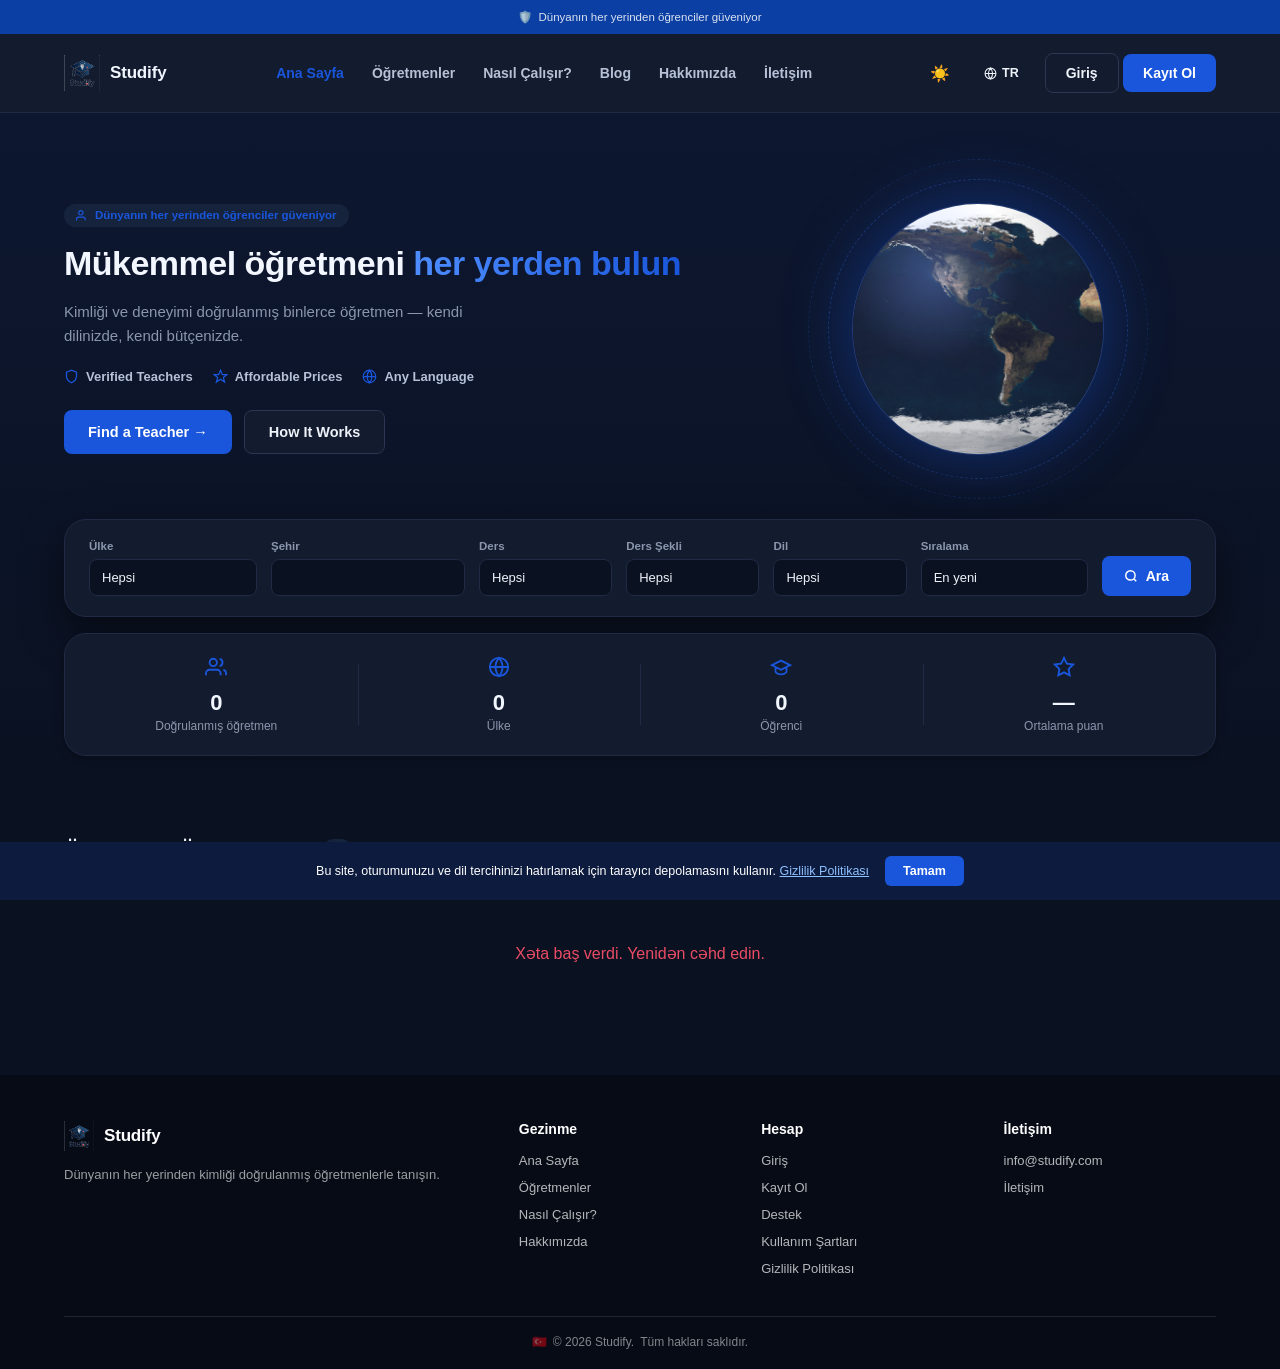
==== commit ccb251c0: "." ====
--- a/index.html
+++ b/index.html
@@ -1,4 +1,4 @@
-<!-- <!DOCTYPE html>
+<!DOCTYPE html>
 <html lang="tr">
 <head>
 <meta charset="UTF-8">
@@ -207,4 +207,4 @@
 <script src="currency-timezone.js"></script>
 <script src="home.js"></script>
 </body>
-</html> -->
+</html>
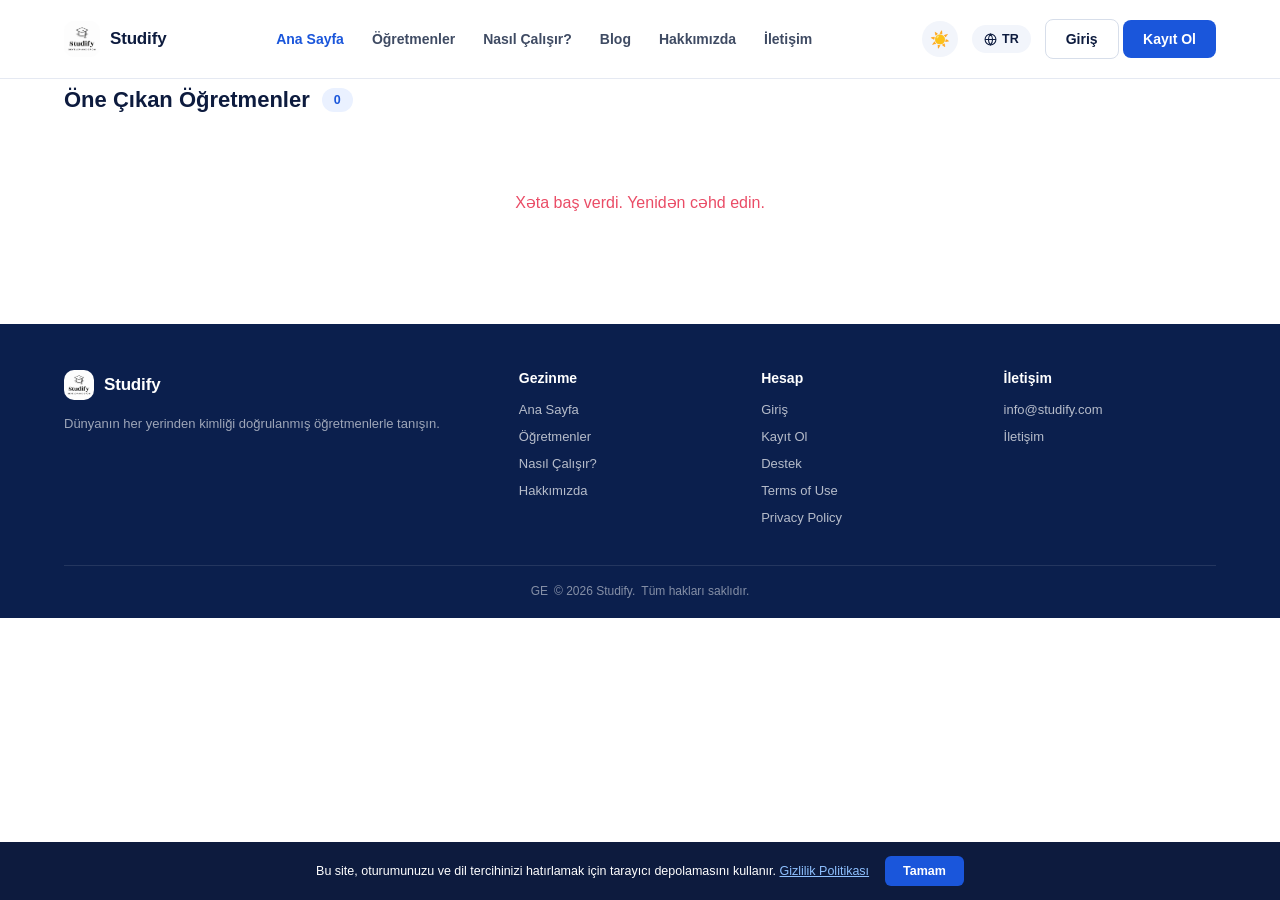
==== commit c57de8b0: "." ====
--- a/index.html
+++ b/index.html
@@ -10,22 +10,16 @@
 <meta property="og:type" content="website">
 <meta property="og:image" content="logo.png">
 <meta name="twitter:card" content="summary">
-<link rel="icon" type="png" href="logo.png">
+<link rel="icon" type="png" href="Studify_Logo.png">
 <link rel="stylesheet" href="style.css">
 <script>(function(){try{var t=localStorage.getItem("studifyTheme");if(t!=="light")document.documentElement.setAttribute("data-theme","dark");}catch(e){document.documentElement.setAttribute("data-theme","dark");}})();</script>
 </head>
 <body>
 
-  <div class="trust-bar">
-    <div class="container">
-      <span>🛡️ <span data-i18n="hero_badge">Trusted worldwide</span></span>
-    </div>
-  </div>
-
   <header class="site-header">
     <div class="container nav-wrap">
       <a href="index.html" class="logo">
-        <img src="logo.png" alt="Studify">
+        <img src="Studify_Logo.png" alt="Studify">
         <b>Studify</b>
       </a>
 
@@ -60,7 +54,7 @@
     </nav>
   </header>
 
-  <section class="hero">
+  <!-- <section class="hero">
     <div class="container hero-top-grid">
       <div class="hero-text">
         <div class="hero-badge hero-anim" style="animation-delay:.05s;">
@@ -148,7 +142,7 @@
         </div>
       </div>
     </div>
-  </section>
+  </section> -->
 
   <section class="section" style="padding-top:8px;">
     <div class="container">
@@ -164,7 +158,7 @@
     <div class="container">
       <div class="footer-grid">
         <div>
-          <a href="index.html" class="logo" style="margin-bottom:12px;"><img src="images/logo.png" style="width:30px;height:30px;"><b style="color:#fff;">Studify</b></a>
+          <a href="index.html" class="logo" style="margin-bottom:12px;"><img src="Studify_Logo.png" style="width:30px;height:30px;"><b style="color:#fff;">Studify</b></a>
           <p data-i18n="footer_desc">Meet verified teachers worldwide.</p>
         </div>
         <div>
@@ -182,8 +176,8 @@
             <li><a href="login.html" data-i18n="login">Log In</a></li>
             <li><a href="signup.html" data-i18n="signup">Sign Up</a></li>
             <li><a href="contact.html" data-i18n="footer_about_link">Support</a></li>
-            <li><a href="terms.html">Kullanım Şartları</a></li>
-            <li><a href="privacy.html">Gizlilik Politikası</a></li>
+            <li><a href="terms.html">Terms of Use</a></li>
+            <li><a href="privacy.html">Privacy Policy</a></li>
           </ul>
         </div>
         <div>
@@ -195,7 +189,7 @@
         </div>
       </div>
       <div class="footer-bottom">
-        <span>🇹🇷</span> © 2026 Studify. <span data-i18n="footer_rights">All rights reserved.</span>
+        <span>GE</span> © 2026 Studify. <span data-i18n="footer_rights">All rights reserved.</span>
       </div>
     </div>
   </footer>
--- a/style.css
+++ b/style.css
@@ -6,8 +6,7 @@
   --blue: #1a56db;
   --blue-dark: #0b3fa3;
   --blue-pale: #eaf1ff;
-  --navy: #0d1b3e;
-  --navy-2: #0b1f4d;
+     --navy-2: #0b1f4d;
   --gray-900: #0d1b3e;
   --gray-700: #3f4b63;
   --gray-500: #5c6680;
@@ -22,9 +21,6 @@
   --radius-sm: 8px;
   --radius-md: 14px;
   --radius-lg: 22px;
-  --shadow-sm: 0 2px 8px rgba(13,27,62,0.06);
-  --shadow-md: 0 8px 24px rgba(13,27,62,0.08);
-  --shadow-lg: 0 16px 40px rgba(13,27,62,0.12);
   --font: "Segoe UI", "Helvetica Neue", Arial, sans-serif;
 }
 
@@ -32,7 +28,7 @@
    Toggled by setting data-theme="dark" on <html> (see script.js). Only the
    variables below change; every component reuses them, so the whole site
    restyles from this one block. */
-html[data-theme="dark"] {
+/* html[data-theme="dark"] {
   --blue-pale: #16233d;
   --navy: #f2f6ff;
   --navy-2: #060b16;
@@ -44,284 +40,1215 @@
   --gray-100: #131b2e;
   --page-bg: #0a1120;
   --surface: #131b2e;
-  --shadow-sm: 0 2px 8px rgba(0,0,0,0.35);
-  --shadow-md: 0 8px 24px rgba(0,0,0,0.4);
-  --shadow-lg: 0 16px 40px rgba(0,0,0,0.5);
-}
-
-* { box-sizing: border-box; }
-html, body {
-  margin: 0; padding: 0;
+  --shadow-sm: 0 2px 8px rgba(0, 0, 0, 0.35);
+  --shadow-md: 0 8px 24px rgba(0, 0, 0, 0.4);
+  --shadow-lg: 0 16px 40px rgba(0, 0, 0, 0.5);
+} */
+
+* {
+  box-sizing: border-box;
+}
+html,
+body {
+  margin: 0;
+  padding: 0;
   font-family: var(--font);
   color: var(--gray-900);
   background: var(--page-bg);
   -webkit-font-smoothing: antialiased;
 }
-a { text-decoration: none; color: inherit; }
-ul { list-style: none; margin: 0; padding: 0; }
-button { font-family: inherit; cursor: pointer; }
-img { max-width: 100%; display: block; }
-
-.container { max-width: 1200px; margin: 0 auto; padding: 0 24px; }
-
-.trust-bar { background: var(--blue-dark); color: rgba(255,255,255,0.85); font-size: 11.5px; }
-.trust-bar .container { display: flex; align-items: center; justify-content: center; gap: 26px; height: 34px; flex-wrap: wrap; }
-.trust-bar span { display: flex; align-items: center; gap: 6px; }
-
-header.site-header { background: var(--surface); border-bottom: 1px solid var(--gray-200); position: sticky; top: 0; z-index: 100; }
-.nav-wrap { display: flex; align-items: center; justify-content: space-between; height: 78px; }
-.logo { display: flex; align-items: center; gap: 10px; }
-.logo img { width: 36px; height: 36px; }
-.logo b { font-weight: 700; font-size: 17px; color: var(--navy); letter-spacing: -0.01em; }
-
-.main-nav { display: flex; align-items: center; gap: 28px; }
-.main-nav a { font-size: 14px; font-weight: 600; color: var(--gray-700); }
-.main-nav a.active, .main-nav a:hover { color: var(--blue); }
-
-.header-right { display: flex; align-items: center; gap: 14px; }
-.pill-select { display: flex; align-items: center; gap: 5px; background: var(--gray-100); padding: 7px 12px; border-radius: 20px; font-size: 12.5px; font-weight: 600; color: var(--gray-900); border: none; cursor: pointer; }
+a {
+  text-decoration: none;
+  color: inherit;
+}
+ul {
+  list-style: none;
+  margin: 0;
+  padding: 0;
+}
+button {
+  font-family: inherit;
+  cursor: pointer;
+}
+img {
+  max-width: 100%;
+  display: block;
+}
+
+.container {
+  max-width: 1200px;
+  margin: 0 auto;
+  padding: 0 24px;
+}
+
+.trust-bar {
+  background: var(--blue-dark);
+  color: rgba(255, 255, 255, 0.85);
+  font-size: 11.5px;
+}
+.trust-bar .container {
+  display: flex;
+  align-items: center;
+  justify-content: center;
+  gap: 26px;
+  height: 34px;
+  flex-wrap: wrap;
+}
+.trust-bar span {
+  display: flex;
+  align-items: center;
+  gap: 6px;
+}
+
+header.site-header {
+  background: var(--surface);
+  border-bottom: 1px solid var(--gray-200);
+  position: sticky;
+  top: 0;
+  z-index: 100;
+}
+.nav-wrap {
+  display: flex;
+  align-items: center;
+  justify-content: space-between;
+  height: 78px;
+}
+.logo {
+  display: flex;
+  align-items: center;
+  gap: 10px;
+}
+.logo img {
+  width: 36px;
+  height: 36px;
+  border-radius: 10px;
+}
+.logo b {
+  font-weight: 700;
+  font-size: 17px;
+  color: var(--navy);
+  letter-spacing: -0.01em;
+}
+
+.main-nav {
+  display: flex;
+  align-items: center;
+  gap: 28px;
+}
+.main-nav a {
+  font-size: 14px;
+  font-weight: 600;
+  color: var(--gray-700);
+}
+.main-nav a.active,
+.main-nav a:hover {
+  color: var(--blue);
+}
+
+.header-right {
+  display: flex;
+  align-items: center;
+  gap: 14px;
+}
+.pill-select {
+  display: flex;
+  align-items: center;
+  gap: 5px;
+  background: var(--gray-100);
+  padding: 7px 12px;
+  border-radius: 20px;
+  font-size: 12.5px;
+  font-weight: 600;
+  color: var(--gray-900);
+  border: none;
+  cursor: pointer;
+}
 .theme-toggle-btn {
-  width: 36px; height: 36px; border-radius: 50%; border: none;
-  background: var(--gray-100); color: var(--gray-700);
-  display: flex; align-items: center; justify-content: center;
-  font-size: 16px; cursor: pointer; flex-shrink: 0;
-}
-.theme-toggle-btn:hover { background: var(--gray-200); }
-.lang-switcher { position: relative; }
-.lang-dropdown { position: absolute; top: 40px; right: 0; width: 160px; background: #fff; border-radius: 10px; box-shadow: var(--shadow-lg); display: none; overflow: hidden; z-index: 200; max-height: 320px; overflow-y: auto; }
-.lang-dropdown.open { display: block; }
-.lang-option { padding: 10px 14px; font-size: 13px; color: var(--navy); cursor: pointer; }
-.lang-option:hover { background: var(--gray-100); }
-.lang-switcher { position: relative; }
-.lang-dropdown { position: absolute; top: 40px; right: 0; width: 160px; background: #fff; border-radius: 10px; box-shadow: var(--shadow-lg); display: none; overflow: hidden; z-index: 300; max-height: 320px; overflow-y: auto; }
-.lang-dropdown.open { display: block; }
-.lang-option { padding: 10px 14px; font-size: 13px; color: var(--navy); }
-.lang-option:hover { background: var(--gray-100); }
-
-.btn { display: inline-flex; align-items: center; justify-content: center; gap: 8px; font-weight: 700; font-size: 14px; border-radius: var(--radius-sm); border: none; padding: 11px 20px; transition: all .15s ease; }
-.btn-primary { background: var(--blue); color: var(--white); }
-.btn-primary:hover { background: var(--blue-dark); }
-.btn-outline { background: var(--surface); color: var(--gray-900); border: 1.5px solid var(--gray-300); }
-.btn-outline:hover { border-color: var(--blue); color: var(--blue); }
-.btn-block { width: 100%; }
-.btn-lg { padding: 14px 24px; font-size: 15px; }
-
-.burger { display: none; flex-direction: column; gap: 5px; background: none; border: none; padding: 6px; }
-.burger span { width: 22px; height: 2px; background: var(--navy); border-radius: 2px; }
-.mobile-nav { display: none; flex-direction: column; gap: 4px; background: var(--surface); border-top: 1px solid var(--gray-200); padding: 12px 24px 20px; }
-.mobile-nav.open { display: flex; }
-.mobile-nav a { padding: 12px 0; font-weight: 600; color: var(--gray-700); border-bottom: 1px solid var(--gray-100); }
-
-.hero { padding: 46px 0 34px; background: linear-gradient(180deg,#f7faff,#ffffff); overflow: hidden; }
-html[data-theme="dark"] .hero { background: linear-gradient(180deg,#0d1730,var(--page-bg)); }
-.hero-top-grid { display: grid; grid-template-columns: 1.15fr 0.85fr; gap: 30px; align-items: center; margin-bottom: 20px; }
+  width: 36px;
+  height: 36px;
+  border-radius: 50%;
+  border: none;
+  background: var(--gray-100);
+  color: var(--gray-700);
+  display: flex;
+  align-items: center;
+  justify-content: center;
+  font-size: 16px;
+  cursor: pointer;
+  flex-shrink: 0;
+}
+.theme-toggle-btn:hover {
+  background: var(--gray-200);
+}
+.lang-switcher {
+  position: relative;
+}
+.lang-dropdown {
+  position: absolute;
+  top: 40px;
+  right: 0;
+  width: 160px;
+  background: #fff;
+  border-radius: 10px;
+  box-shadow: var(--shadow-lg);
+  display: none;
+  overflow: hidden;
+  z-index: 200;
+  max-height: 320px;
+  overflow-y: auto;
+}
+.lang-dropdown.open {
+  display: block;
+}
+.lang-option {
+  padding: 10px 14px;
+  font-size: 13px;
+  color: var(--navy);
+  cursor: pointer;
+}
+.lang-option:hover {
+  background: var(--gray-100);
+}
+.lang-switcher {
+  position: relative;
+}
+.lang-dropdown {
+  position: absolute;
+  top: 40px;
+  right: 0;
+  width: 160px;
+  background: #fff;
+  border-radius: 10px;
+  box-shadow: var(--shadow-lg);
+  display: none;
+  overflow: hidden;
+  z-index: 300;
+  max-height: 320px;
+  overflow-y: auto;
+}
+.lang-dropdown.open {
+  display: block;
+}
+.lang-option {
+  padding: 10px 14px;
+  font-size: 13px;
+  color: var(--navy);
+}
+.lang-option:hover {
+  background: var(--gray-100);
+}
+
+.btn {
+  display: inline-flex;
+  align-items: center;
+  justify-content: center;
+  gap: 8px;
+  font-weight: 700;
+  font-size: 14px;
+  border-radius: var(--radius-sm);
+  border: none;
+  padding: 11px 20px;
+  transition: all 0.15s ease;
+}
+.btn-primary {
+  background: var(--blue);
+  color: var(--white);
+}
+.btn-primary:hover {
+  background: var(--blue-dark);
+}
+.btn-outline {
+  background: var(--surface);
+  color: var(--gray-900);
+  border: 1.5px solid var(--gray-300);
+}
+.btn-outline:hover {
+  border-color: var(--blue);
+  color: var(--blue);
+}
+.btn-block {
+  width: 100%;
+}
+.btn-lg {
+  padding: 14px 24px;
+  font-size: 15px;
+}
+
+.burger {
+  display: none;
+  flex-direction: column;
+  gap: 5px;
+  background: none;
+  border: none;
+  padding: 6px;
+}
+.burger span {
+  width: 22px;
+  height: 2px;
+  background: var(--navy);
+  border-radius: 2px;
+}
+.mobile-nav {
+  display: none;
+  flex-direction: column;
+  gap: 4px;
+  background: var(--surface);
+  border-top: 1px solid var(--gray-200);
+  padding: 12px 24px 20px;
+}
+.mobile-nav.open {
+  display: flex;
+}
+.mobile-nav a {
+  padding: 12px 0;
+  font-weight: 600;
+  color: var(--gray-700);
+  border-bottom: 1px solid var(--gray-100);
+}
+
+/* .hero {
+  padding: 46px 0 34px;
+  background: linear-gradient(180deg, #f7faff, #ffffff);
+  overflow: hidden;
+}
+html[data-theme="dark"] .hero {
+  background: linear-gradient(180deg, #0d1730, var(--page-bg));
+}
+.hero-top-grid {
+  display: grid;
+  grid-template-columns: 1.15fr 0.85fr;
+  gap: 30px;
+  align-items: center;
+  margin-bottom: 20px;
+} */
 
 /* ---- Entrance animation ---- */
-.hero-anim { opacity: 0; animation: hero-fade-up .7s ease forwards; }
-@keyframes hero-fade-up { from { opacity: 0; transform: translateY(18px); } to { opacity: 1; transform: translateY(0); } }
+/* .hero-anim {
+  opacity: 0;
+  animation: hero-fade-up 0.7s ease forwards;
+}
+@keyframes hero-fade-up {
+  from {
+    opacity: 0;
+    transform: translateY(18px);
+  }
+  to {
+    opacity: 1;
+    transform: translateY(0);
+  }
+}
 @media (prefers-reduced-motion: reduce) {
-  .hero-anim { animation: none; opacity: 1; }
-}
+  .hero-anim {
+    animation: none;
+    opacity: 1;
+  }
+} */
 
 /* ---- Rotating globe (space style) ---- */
-.hero-globe-wrap { position: relative; display: flex; align-items: center; justify-content: center; height: 340px; }
+/* .hero-globe-wrap {
+  position: relative;
+  display: flex;
+  align-items: center;
+  justify-content: center;
+  height: 340px;
+}
 .hero-globe-orbit {
-  position: absolute; width: 300px; height: 300px; border: 1px dashed rgba(58,110,224,0.35); border-radius: 50%;
-  top: 50%; left: 50%; transform: translate(-50%, -50%);
-}
-.hero-globe-orbit.orbit-2 { width: 340px; height: 340px; border-color: rgba(58,110,224,0.2); }
+  position: absolute;
+  width: 300px;
+  height: 300px;
+  border: 1px dashed rgba(58, 110, 224, 0.35);
+  border-radius: 50%;
+  top: 50%;
+  left: 50%;
+  transform: translate(-50%, -50%);
+}
+.hero-globe-orbit.orbit-2 {
+  width: 340px;
+  height: 340px;
+  border-color: rgba(58, 110, 224, 0.2);
+}
 .hero-globe {
-  width: 250px; height: 250px; border-radius: 50%; position: relative; overflow: hidden; z-index: 2;
-  box-shadow: 0 0 60px 10px rgba(26,86,219,0.35), 0 0 0 1px rgba(120,160,255,0.25);
+  width: 250px;
+  height: 250px;
+  border-radius: 50%;
+  position: relative;
+  overflow: hidden;
+  z-index: 2;
+  box-shadow:
+    0 0 60px 10px rgba(26, 86, 219, 0.35),
+    0 0 0 1px rgba(120, 160, 255, 0.25);
 }
 .hero-globe-texture {
-  position: absolute; inset: 0;
-  background-image: url('../images/earth-texture.jpg');
+  position: absolute;
+  inset: 0;
+  background-image: url("../images/earth-texture.jpg");
   background-repeat: repeat-x;
   background-size: 500px 250px;
   animation: spin-globe 20s linear infinite;
-}
+} */
 @keyframes spin-globe {
-  from { background-position: 0 0; }
-  to { background-position: -500px 0; }
-}
-.hero-globe-shading {
-  position: absolute; inset: 0; border-radius: 50%; pointer-events: none;
-  background: radial-gradient(circle at 32% 28%, rgba(120,160,255,0.35) 0%, rgba(120,160,255,0) 35%, rgba(2,6,20,0.25) 72%, rgba(2,6,20,0.6) 100%);
+  from {
+    background-position: 0 0;
+  }
+  to {
+    background-position: -500px 0;
+  }
+}
+/* .hero-globe-shading {
+  position: absolute;
+  inset: 0;
+  border-radius: 50%;
+  pointer-events: none;
+  background: radial-gradient(
+    circle at 32% 28%,
+    rgba(120, 160, 255, 0.35) 0%,
+    rgba(120, 160, 255, 0) 35%,
+    rgba(2, 6, 20, 0.25) 72%,
+    rgba(2, 6, 20, 0.6) 100%
+  );
 }
 @media (prefers-reduced-motion: reduce) {
-  .hero-globe-texture { animation: none; }
-}
+  .hero-globe-texture {
+    animation: none;
+  }
+} */
 
 /* ---- Floating teacher cards around the globe ---- */
-.hero-teacher-card {
-  position: absolute; z-index: 3; background: var(--surface); border: 1px solid var(--gray-200);
-  border-radius: 12px; padding: 8px 12px 8px 8px; display: flex; align-items: center; gap: 8px;
+/* .hero-teacher-card {
+  position: absolute;
+  z-index: 3;
+  background: var(--surface);
+  border: 1px solid var(--gray-200);
+  border-radius: 12px;
+  padding: 8px 12px 8px 8px;
+  display: flex;
+  align-items: center;
+  gap: 8px;
   box-shadow: var(--shadow-md);
-  animation: hero-float-bob 4.5s ease-in-out infinite, hero-fade-up .6s ease forwards;
+  animation:
+    hero-float-bob 4.5s ease-in-out infinite,
+    hero-fade-up 0.6s ease forwards;
   opacity: 0;
 }
-.hero-teacher-card .tc-photo-wrap { position: relative; flex-shrink: 0; }
-.hero-teacher-card img.tc-photo { width: 40px; height: 40px; border-radius: 50%; object-fit: cover; display: block; }
-.hero-teacher-card .tc-flag { position: absolute; top: -4px; left: -4px; font-size: 13px; background: var(--surface); border-radius: 4px; line-height: 1; padding: 1px; }
-.hero-teacher-card .tc-info { line-height: 1.3; }
-.hero-teacher-card .tc-name { font-size: 12px; font-weight: 700; color: var(--navy); white-space: nowrap; }
-.hero-teacher-card .tc-rating { font-size: 11px; color: var(--yellow); font-weight: 700; }
-.hero-teacher-card .tc-rating span { color: var(--gray-500); font-weight: 600; }
-
-@keyframes hero-float-bob { 0%, 100% { transform: translateY(0); } 50% { transform: translateY(-9px); } }
-.hero-card-1 { top: 0; left: 0; animation-delay: .45s, .45s; }
-.hero-card-2 { top: 8%; right: 0; animation-delay: .75s, .55s; }
-.hero-card-3 { bottom: 6%; left: -2%; animation-delay: 1.05s, .65s; }
-.hero-card-4 { bottom: -4%; right: 6%; animation-delay: 1.35s, .75s; }
+.hero-teacher-card .tc-photo-wrap {
+  position: relative;
+  flex-shrink: 0;
+}
+.hero-teacher-card img.tc-photo {
+  width: 40px;
+  height: 40px;
+  border-radius: 50%;
+  object-fit: cover;
+  display: block;
+}
+.hero-teacher-card .tc-flag {
+  position: absolute;
+  top: -4px;
+  left: -4px;
+  font-size: 13px;
+  background: var(--surface);
+  border-radius: 4px;
+  line-height: 1;
+  padding: 1px;
+}
+.hero-teacher-card .tc-info {
+  line-height: 1.3;
+}
+.hero-teacher-card .tc-name {
+  font-size: 12px;
+  font-weight: 700;
+  color: var(--navy);
+  white-space: nowrap;
+}
+.hero-teacher-card .tc-rating {
+  font-size: 11px;
+  color: var(--yellow);
+  font-weight: 700;
+}
+.hero-teacher-card .tc-rating span {
+  color: var(--gray-500);
+  font-weight: 600;
+}
+
+@keyframes hero-float-bob {
+  0%,
+  100% {
+    transform: translateY(0);
+  }
+  50% {
+    transform: translateY(-9px);
+  }
+}
+.hero-card-1 {
+  top: 0;
+  left: 0;
+  animation-delay: 0.45s, 0.45s;
+}
+.hero-card-2 {
+  top: 8%;
+  right: 0;
+  animation-delay: 0.75s, 0.55s;
+}
+.hero-card-3 {
+  bottom: 6%;
+  left: -2%;
+  animation-delay: 1.05s, 0.65s;
+}
+.hero-card-4 {
+  bottom: -4%;
+  right: 6%;
+  animation-delay: 1.35s, 0.75s;
+}
 
 @media (max-width: 900px) {
-  .hero-top-grid { grid-template-columns: 1fr; }
-  .hero-globe-wrap { display: none; }
-}
-.hero-badge { display: inline-flex; align-items: center; gap: 6px; background: var(--blue-pale); color: var(--blue); font-size: 11.5px; font-weight: 700; padding: 5px 12px; border-radius: 20px; margin-bottom: 16px; }
-.hero h1 { font-size: 34px; font-weight: 800; color: var(--navy); line-height: 1.2; letter-spacing: -0.015em; margin: 0 0 16px; }
-.hero h1 .hero-gradient-word { background: linear-gradient(90deg, #4d8dff, var(--blue)); -webkit-background-clip: text; background-clip: text; color: transparent; }
-.hero p.lead { font-size: 15px; color: var(--gray-500); max-width: 460px; line-height: 1.65; margin-bottom: 20px; }
-
-.hero-features-row { display: flex; flex-wrap: wrap; gap: 20px; margin-bottom: 26px; }
-.hero-features-row span { display: inline-flex; align-items: center; gap: 7px; font-size: 13px; font-weight: 600; color: var(--gray-700); }
-.hero-features-row svg { color: var(--blue); flex-shrink: 0; }
-
-.hero-cta-row { display: flex; gap: 12px; flex-wrap: wrap; }
-.hero-cta-row .btn-lg { padding: 13px 24px; font-size: 14.5px; }
-
-.search-bar { background: var(--surface); border: 1px solid var(--gray-200); border-radius: var(--radius-lg); box-shadow: var(--shadow-lg); padding: 20px 24px; margin: 0 auto 16px; display: grid; grid-template-columns: repeat(6, 1fr) auto; gap: 14px; align-items: end; }
-.field { display: flex; flex-direction: column; gap: 7px; }
-.field label { display: flex; align-items: center; gap: 5px; font-size: 11.5px; color: var(--gray-500); font-weight: 700; }
-.field label svg { color: var(--blue); flex-shrink: 0; }
-.field select, .field input { appearance: none; border: 1.5px solid var(--gray-200); border-radius: var(--radius-sm); padding: 10px 12px; font-size: 13px; color: var(--gray-900); background: var(--page-bg); font-weight: 500; }
-.field select:focus, .field input:focus { outline: none; border-color: var(--blue); }
-.search-bar .btn { height: 40px; padding: 0 22px; }
+  .hero-top-grid {
+    grid-template-columns: 1fr;
+  }
+  .hero-globe-wrap {
+    display: none;
+  }
+}
+.hero-badge {
+  display: inline-flex;
+  align-items: center;
+  gap: 6px;
+  background: var(--blue-pale);
+  color: var(--blue);
+  font-size: 11.5px;
+  font-weight: 700;
+  padding: 5px 12px;
+  border-radius: 20px;
+  margin-bottom: 16px;
+}
+.hero h1 {
+  font-size: 34px;
+  font-weight: 800;
+  color: var(--navy);
+  line-height: 1.2;
+  letter-spacing: -0.015em;
+  margin: 0 0 16px;
+}
+.hero h1 .hero-gradient-word {
+  background: linear-gradient(90deg, #4d8dff, var(--blue));
+  -webkit-background-clip: text;
+  background-clip: text;
+  color: transparent;
+}
+.hero p.lead {
+  font-size: 15px;
+  color: var(--gray-500);
+  max-width: 460px;
+  line-height: 1.65;
+  margin-bottom: 20px;
+}
+
+.hero-features-row {
+  display: flex;
+  flex-wrap: wrap;
+  gap: 20px;
+  margin-bottom: 26px;
+}
+.hero-features-row span {
+  display: inline-flex;
+  align-items: center;
+  gap: 7px;
+  font-size: 13px;
+  font-weight: 600;
+  color: var(--gray-700);
+}
+.hero-features-row svg {
+  color: var(--blue);
+  flex-shrink: 0;
+}
+
+.hero-cta-row {
+  display: flex;
+  gap: 12px;
+  flex-wrap: wrap;
+}
+.hero-cta-row .btn-lg {
+  padding: 13px 24px;
+  font-size: 14.5px;
+} */
+
+.search-bar {
+  background: var(--surface);
+  border: 1px solid var(--gray-200);
+  border-radius: var(--radius-lg);
+  box-shadow: var(--shadow-lg);
+  padding: 20px 24px;
+  margin: 0 auto 16px;
+  display: grid;
+  grid-template-columns: repeat(6, 1fr) auto;
+  gap: 14px;
+  align-items: end;
+}
+.field {
+  display: flex;
+  flex-direction: column;
+  gap: 7px;
+}
+.field label {
+  display: flex;
+  align-items: center;
+  gap: 5px;
+  font-size: 11.5px;
+  color: var(--gray-500);
+  font-weight: 700;
+}
+.field label svg {
+  color: var(--blue);
+  flex-shrink: 0;
+}
+.field select,
+.field input {
+  appearance: none;
+  border: 1.5px solid var(--gray-200);
+  border-radius: var(--radius-sm);
+  padding: 10px 12px;
+  font-size: 13px;
+  color: var(--gray-900);
+  background: var(--page-bg);
+  font-weight: 500;
+}
+.field select:focus,
+.field input:focus {
+  outline: none;
+  border-color: var(--blue);
+}
+.search-bar .btn {
+  height: 40px;
+  padding: 0 22px;
+}
 
 /* ---- Stats bar (bordered card, matches search bar style) ---- */
-.stats-bar { background: var(--surface); border: 1px solid var(--gray-200); border-radius: var(--radius-lg); box-shadow: var(--shadow-sm); padding: 22px 10px; margin: 0 auto 40px; display: grid; grid-template-columns: repeat(4, 1fr); }
-.stats-bar .stat-item { text-align: center; padding: 0 10px; position: relative; }
-.stats-bar .stat-item + .stat-item::before { content: ""; position: absolute; left: 0; top: 10%; bottom: 10%; width: 1px; background: var(--gray-200); }
-.stats-bar .stat-item svg { color: var(--blue); margin-bottom: 8px; }
-.stats-bar .stat-value { font-size: 22px; font-weight: 800; color: var(--navy); }
-.stats-bar .stat-label { font-size: 12px; color: var(--gray-500); margin-top: 3px; }
+.stats-bar {
+  background: var(--surface);
+  border: 1px solid var(--gray-200);
+  border-radius: var(--radius-lg);
+  box-shadow: var(--shadow-sm);
+  padding: 22px 10px;
+  margin: 0 auto 40px;
+  display: grid;
+  grid-template-columns: repeat(4, 1fr);
+}
+.stats-bar .stat-item {
+  text-align: center;
+  padding: 0 10px;
+  position: relative;
+}
+.stats-bar .stat-item + .stat-item::before {
+  content: "";
+  position: absolute;
+  left: 0;
+  top: 10%;
+  bottom: 10%;
+  width: 1px;
+  background: var(--gray-200);
+}
+.stats-bar .stat-item svg {
+  color: var(--blue);
+  margin-bottom: 8px;
+}
+.stats-bar .stat-value {
+  font-size: 22px;
+  font-weight: 800;
+  color: var(--navy);
+}
+.stats-bar .stat-label {
+  font-size: 12px;
+  color: var(--gray-500);
+  margin-top: 3px;
+}
 @media (max-width: 720px) {
-  .stats-bar { grid-template-columns: repeat(2, 1fr); row-gap: 20px; }
-  .stats-bar .stat-item:nth-child(3)::before { display: none; }
-}
-
-.section-head { display: flex; align-items: center; gap: 12px; margin-bottom: 24px; }
-.section-head h2 { font-size: 22px; color: var(--navy); font-weight: 700; margin: 0; }
-.badge-count { background: var(--blue-pale); color: var(--blue); font-size: 12.5px; font-weight: 700; padding: 5px 12px; border-radius: 20px; }
-
-.teacher-grid { display: grid; grid-template-columns: repeat(4, 1fr); gap: 18px; }
-.teacher-card { background: var(--surface); border: 1px solid var(--gray-200); border-radius: var(--radius-md); overflow: hidden; box-shadow: var(--shadow-sm); position: relative; transition: box-shadow .2s, transform .2s; display: flex; flex-direction: column; }
-.teacher-card:hover { box-shadow: var(--shadow-md); transform: translateY(-2px); }
-
-.tc-photo-frame { position: relative; width: 100%; aspect-ratio: 4 / 3.4; background: var(--blue-pale); overflow: hidden; }
-.tc-photo-frame img { width: 100%; height: 100%; object-fit: cover; display: block; }
-.tc-fav-overlay, .fav-btn { position: absolute; top: 10px; right: 10px; width: 30px; height: 30px; border-radius: 50%; background: rgba(255,255,255,0.92); border: none; display: flex; align-items: center; justify-content: center; color: var(--gray-300); padding: 0; }
-.tc-fav-overlay.active, .fav-btn.active { color: var(--red); }
-.tc-status-overlay { position: absolute; top: 10px; left: 10px; }
-.tc-super-overlay { position: absolute; bottom: 10px; left: 10px; }
-
-.status-pill { font-size: 10px; font-weight: 700; padding: 3px 9px; border-radius: 20px; }
-.status-online { background: rgba(26,86,219,0.92); color: #fff; }
-.status-offline { background: rgba(255,255,255,0.92); color: var(--gray-700); }
-.super-badge { background: #fff7e0; color: #8a5a00; font-size: 9px; font-weight: 700; padding: 3px 8px; border-radius: 20px; display: inline-flex; align-items: center; gap: 3px; }
-
-.tc-body { padding: 13px 15px 15px; display: flex; flex-direction: column; flex: 1; }
-.tc-name { font-size: 14.5px; font-weight: 700; color: var(--navy); display: flex; align-items: center; gap: 5px; margin-bottom: 1px; }
-.tc-subject { font-size: 12px; color: var(--gray-500); margin-bottom: 8px; }
-.tc-location { display: flex; align-items: center; gap: 5px; font-size: 11.5px; color: var(--gray-700); margin-bottom: 7px; }
-.tc-rating-row { display: flex; align-items: center; gap: 5px; font-size: 12px; margin-bottom: 10px; }
-.tc-rating-row .stars { color: var(--yellow); font-weight: 700; }
-.tc-rating-row .count { color: var(--gray-500); }
-.tc-price { font-size: 15px; font-weight: 800; color: var(--blue); margin-top: auto; }
-.tc-price span { font-size: 11px; color: var(--gray-500); font-weight: 500; }
-.tc-price-old { text-decoration: line-through; color: var(--gray-500); font-weight: 500; font-size: 11.5px; margin-right: 5px; }
-.discount-badge { display: inline-block; background: var(--red); color: var(--white); font-size: 9px; font-weight: 700; padding: 2px 7px; border-radius: 20px; margin-left: 4px; }
-.tc-actions { display: flex; flex-direction: column; gap: 8px; margin-top: auto; }
-.tc-actions .btn { width: 100%; padding: 9px; font-size: 12px; }
-
-.feature-strip { background: var(--navy-2); padding: 26px 0; }
-.feature-strip .container { display: grid; grid-template-columns: repeat(4, 1fr); gap: 20px; text-align: center; }
-.feature-strip .stat-value { font-size: 24px; font-weight: 700; color: #fff; }
-.feature-strip .stat-label { font-size: 11.5px; color: rgba(255,255,255,0.6); margin-top: 3px; }
-
-footer.site-footer { background: var(--navy-2); color: rgba(255,255,255,0.75); padding: 46px 0 20px; }
-.footer-grid { display: grid; grid-template-columns: 2fr 1fr 1fr 1fr; gap: 30px; margin-bottom: 30px; }
-.footer-grid h5 { color: var(--white); font-size: 14px; margin: 0 0 14px; }
-.footer-grid p { font-size: 13px; line-height: 1.7; color: rgba(255,255,255,0.6); }
-.footer-grid ul li { margin-bottom: 9px; }
-.footer-grid ul a { font-size: 13px; color: rgba(255,255,255,0.7); }
-.footer-grid ul a:hover { color: var(--blue); }
-.footer-bottom { border-top: 1px solid rgba(255,255,255,0.1); padding-top: 18px; text-align: center; font-size: 12px; color: rgba(255,255,255,0.5); display: flex; align-items: center; justify-content: center; gap: 6px; }
-
-.page-hero { background: var(--blue-pale); padding: 40px 0; text-align: center; }
-.page-hero h1 { font-size: 26px; color: var(--navy); margin: 0 0 8px; font-weight: 700; }
-.page-hero p { color: var(--gray-700); font-size: 14px; margin: 0; }
-
-.section { padding: 56px 0; }
-
-.auth-wrap { min-height: calc(100vh - 200px); display: flex; align-items: center; justify-content: center; background: var(--gray-100); padding: 50px 20px; }
-.auth-card { background: var(--surface); border-radius: var(--radius-lg); box-shadow: var(--shadow-lg); padding: 40px 36px; width: 100%; max-width: 440px; }
-.auth-card-wide { max-width: 560px; }
-.auth-card .logo { justify-content: center; margin-bottom: 20px; }
-.auth-card h2 { text-align: center; font-size: 22px; color: var(--navy); margin: 0 0 6px; font-weight: 700; }
-.auth-card p.sub { text-align: center; color: var(--gray-500); font-size: 13px; margin: 0 0 24px; }
-.auth-foot { text-align: center; font-size: 13px; color: var(--gray-700); margin-top: 20px; }
-.auth-foot a { color: var(--blue); font-weight: 700; }
-.form-check { display: flex; align-items: center; gap: 8px; font-size: 12.5px; margin-bottom: 18px; color: var(--gray-700); }
-.role-toggle { display: flex; background: var(--gray-100); border-radius: var(--radius-sm); padding: 4px; margin-bottom: 22px; }
-.role-toggle button { flex: 1; border: none; background: transparent; padding: 10px; border-radius: 6px; font-weight: 700; font-size: 13px; color: var(--gray-700); }
-.role-toggle button.active { background: var(--surface); color: var(--blue); box-shadow: var(--shadow-sm); }
-
-.form-group { margin-bottom: 16px; }
-.form-group label { display: block; font-size: 12.5px; font-weight: 700; color: var(--gray-700); margin-bottom: 6px; }
-.form-group input, .form-group textarea, .form-group select { width: 100%; border: 1.5px solid var(--gray-200); background: var(--surface); border-radius: var(--radius-sm); padding: 11px 13px; font-size: 13.5px; font-family: inherit; color: var(--gray-900); }
-.form-group input:focus, .form-group textarea:focus, .form-group select:focus { outline: none; border-color: var(--blue); }
-.form-row { display: grid; grid-template-columns: 1fr 1fr; gap: 14px; }
-.error-box { color: var(--red); font-weight: 600; margin-bottom: 12px; font-size: 13px; display: none; }
-.success-box { color: var(--blue); font-weight: 600; margin-bottom: 12px; font-size: 13px; display: none; }
-
-.test-progress { font-size: 11.5px; color: var(--blue); font-weight: 700; background: var(--blue-pale); padding: 4px 11px; border-radius: 20px; display: inline-block; margin-bottom: 12px; }
-.test-question { margin-bottom: 18px; }
-.test-question label { display: block; font-size: 13px; font-weight: 600; color: var(--navy); margin-bottom: 8px; line-height: 1.4; }
-
-.profile-grid { display: grid; grid-template-columns: 320px 1fr; gap: 28px; align-items: start; }
-.profile-card { background: var(--surface); border: 1px solid var(--gray-200); border-radius: var(--radius-md); padding: 24px; text-align: center; box-shadow: var(--shadow-sm); position: sticky; top: 96px; }
-.profile-avatar { width: 110px; height: 110px; border-radius: 50%; overflow: hidden; margin: 0 auto 14px; background: var(--blue-pale); }
-.profile-avatar img { width: 100%; height: 100%; object-fit: cover; }
-.profile-name { font-size: 18px; font-weight: 700; color: var(--navy); }
-.profile-subject { color: var(--blue); font-weight: 600; margin-bottom: 10px; font-size: 13px; }
-.profile-price-box { background: var(--blue-pale); border-radius: var(--radius-sm); padding: 14px; margin: 14px 0; text-align: left; }
-.profile-price-row { display: flex; justify-content: space-between; font-size: 13px; padding: 4px 0; }
-
-.user-menu { position: relative; }
-.user-chip-btn { display: flex; align-items: center; gap: 8px; background: none; border: none; padding: 4px; }
-.user-avatar-sm { width: 34px; height: 34px; border-radius: 50%; background: var(--blue-pale); color: var(--blue); display: flex; align-items: center; justify-content: center; font-weight: 700; font-size: 12px; }
-.user-dropdown { position: absolute; top: 46px; right: 0; width: 240px; background: #fff; border-radius: 12px; box-shadow: var(--shadow-lg); display: none; overflow: hidden; z-index: 200; }
-.user-dropdown.open { display: block; }
-.user-dropdown-head { padding: 14px; display: flex; align-items: center; gap: 10px; border-bottom: 1px solid var(--gray-200); }
-.user-dropdown-item { display: flex; align-items: center; gap: 9px; padding: 10px 14px; font-size: 13px; color: var(--navy); }
-.user-dropdown-item:hover { background: var(--gray-100); }
+  .stats-bar {
+    grid-template-columns: repeat(2, 1fr);
+    row-gap: 20px;
+  }
+  .stats-bar .stat-item:nth-child(3)::before {
+    display: none;
+  }
+}
+
+.section-head {
+  display: flex;
+  align-items: center;
+  gap: 12px;
+  margin-bottom: 24px;
+}
+.section-head h2 {
+  font-size: 22px;
+  color: var(--navy);
+  font-weight: 700;
+  margin: 0;
+}
+.badge-count {
+  background: var(--blue-pale);
+  color: var(--blue);
+  font-size: 12.5px;
+  font-weight: 700;
+  padding: 5px 12px;
+  border-radius: 20px;
+}
+
+.teacher-grid {
+  display: grid;
+  grid-template-columns: repeat(4, 1fr);
+  gap: 18px;
+}
+.teacher-card {
+  background: var(--surface);
+  border: 1px solid var(--gray-200);
+  border-radius: var(--radius-md);
+  overflow: hidden;
+  box-shadow: var(--shadow-sm);
+  position: relative;
+  transition:
+    box-shadow 0.2s,
+    transform 0.2s;
+  display: flex;
+  flex-direction: column;
+}
+.teacher-card:hover {
+  box-shadow: var(--shadow-md);
+  transform: translateY(-2px);
+}
+
+.tc-photo-frame {
+  position: relative;
+  width: 100%;
+  aspect-ratio: 4 / 3.4;
+  background: var(--blue-pale);
+  overflow: hidden;
+}
+.tc-photo-frame img {
+  width: 100%;
+  height: 100%;
+  object-fit: cover;
+  display: block;
+}
+.tc-fav-overlay,
+.fav-btn {
+  position: absolute;
+  top: 10px;
+  right: 10px;
+  width: 30px;
+  height: 30px;
+  border-radius: 50%;
+  background: rgba(255, 255, 255, 0.92);
+  border: none;
+  display: flex;
+  align-items: center;
+  justify-content: center;
+  color: var(--gray-300);
+  padding: 0;
+}
+.tc-fav-overlay.active,
+.fav-btn.active {
+  color: var(--red);
+}
+.tc-status-overlay {
+  position: absolute;
+  top: 10px;
+  left: 10px;
+}
+.tc-super-overlay {
+  position: absolute;
+  bottom: 10px;
+  left: 10px;
+}
+
+.status-pill {
+  font-size: 10px;
+  font-weight: 700;
+  padding: 3px 9px;
+  border-radius: 20px;
+}
+.status-online {
+  background: rgba(26, 86, 219, 0.92);
+  color: #fff;
+}
+.status-offline {
+  background: rgba(255, 255, 255, 0.92);
+  color: var(--gray-700);
+}
+.super-badge {
+  background: #fff7e0;
+  color: #8a5a00;
+  font-size: 9px;
+  font-weight: 700;
+  padding: 3px 8px;
+  border-radius: 20px;
+  display: inline-flex;
+  align-items: center;
+  gap: 3px;
+}
+
+.tc-body {
+  padding: 13px 15px 15px;
+  display: flex;
+  flex-direction: column;
+  flex: 1;
+}
+.tc-name {
+  font-size: 14.5px;
+  font-weight: 700;
+  color: var(--navy);
+  display: flex;
+  align-items: center;
+  gap: 5px;
+  margin-bottom: 1px;
+}
+.tc-subject {
+  font-size: 12px;
+  color: var(--gray-500);
+  margin-bottom: 8px;
+}
+.tc-location {
+  display: flex;
+  align-items: center;
+  gap: 5px;
+  font-size: 11.5px;
+  color: var(--gray-700);
+  margin-bottom: 7px;
+}
+.tc-rating-row {
+  display: flex;
+  align-items: center;
+  gap: 5px;
+  font-size: 12px;
+  margin-bottom: 10px;
+}
+.tc-rating-row .stars {
+  color: var(--yellow);
+  font-weight: 700;
+}
+.tc-rating-row .count {
+  color: var(--gray-500);
+}
+.tc-price {
+  font-size: 15px;
+  font-weight: 800;
+  color: var(--blue);
+  margin-top: auto;
+}
+.tc-price span {
+  font-size: 11px;
+  color: var(--gray-500);
+  font-weight: 500;
+}
+.tc-price-old {
+  text-decoration: line-through;
+  color: var(--gray-500);
+  font-weight: 500;
+  font-size: 11.5px;
+  margin-right: 5px;
+}
+.discount-badge {
+  display: inline-block;
+  background: var(--red);
+  color: var(--white);
+  font-size: 9px;
+  font-weight: 700;
+  padding: 2px 7px;
+  border-radius: 20px;
+  margin-left: 4px;
+}
+.tc-actions {
+  display: flex;
+  flex-direction: column;
+  gap: 8px;
+  margin-top: auto;
+}
+.tc-actions .btn {
+  width: 100%;
+  padding: 9px;
+  font-size: 12px;
+}
+
+.feature-strip {
+  background: var(--navy-2);
+  padding: 26px 0;
+}
+.feature-strip .container {
+  display: grid;
+  grid-template-columns: repeat(4, 1fr);
+  gap: 20px;
+  text-align: center;
+}
+.feature-strip .stat-value {
+  font-size: 24px;
+  font-weight: 700;
+  color: #fff;
+}
+.feature-strip .stat-label {
+  font-size: 11.5px;
+  color: rgba(255, 255, 255, 0.6);
+  margin-top: 3px;
+}
+
+footer.site-footer {
+  background: var(--navy-2);
+  color: rgba(255, 255, 255, 0.75);
+  padding: 46px 0 20px;
+}
+.footer-grid {
+  display: grid;
+  grid-template-columns: 2fr 1fr 1fr 1fr;
+  gap: 30px;
+  margin-bottom: 30px;
+}
+.footer-grid h5 {
+  color: var(--white);
+  font-size: 14px;
+  margin: 0 0 14px;
+}
+.footer-grid p {
+  font-size: 13px;
+  line-height: 1.7;
+  color: rgba(255, 255, 255, 0.6);
+}
+.footer-grid ul li {
+  margin-bottom: 9px;
+}
+.footer-grid ul a {
+  font-size: 13px;
+  color: rgba(255, 255, 255, 0.7);
+}
+.footer-grid ul a:hover {
+  color: var(--blue);
+}
+.footer-bottom {
+  border-top: 1px solid rgba(255, 255, 255, 0.1);
+  padding-top: 18px;
+  text-align: center;
+  font-size: 12px;
+  color: rgba(255, 255, 255, 0.5);
+  display: flex;
+  align-items: center;
+  justify-content: center;
+  gap: 6px;
+}
+
+.page-hero {
+  background: var(--blue-pale);
+  padding: 40px 0;
+  text-align: center;
+}
+.page-hero h1 {
+  font-size: 26px;
+  color: var(--navy);
+  margin: 0 0 8px;
+  font-weight: 700;
+}
+.page-hero p {
+  color: var(--gray-700);
+  font-size: 14px;
+  margin: 0;
+}
+
+.section {
+  padding: 56px 0;
+}
+
+.auth-wrap {
+  min-height: calc(100vh - 200px);
+  display: flex;
+  align-items: center;
+  justify-content: center;
+  background: var(--gray-100);
+  padding: 50px 20px;
+}
+.auth-card {
+  background: var(--surface);
+  border-radius: var(--radius-lg);
+  box-shadow: var(--shadow-lg);
+  padding: 40px 36px;
+  width: 100%;
+  max-width: 440px;
+}
+.auth-card-wide {
+  max-width: 560px;
+}
+.auth-card .logo {
+  justify-content: center;
+  margin-bottom: 20px;
+}
+.auth-card h2 {
+  text-align: center;
+  font-size: 22px;
+  color: var(--navy);
+  margin: 0 0 6px;
+  font-weight: 700;
+}
+.auth-card p.sub {
+  text-align: center;
+  color: var(--gray-500);
+  font-size: 13px;
+  margin: 0 0 24px;
+}
+.auth-foot {
+  text-align: center;
+  font-size: 13px;
+  color: var(--gray-700);
+  margin-top: 20px;
+}
+.auth-foot a {
+  color: var(--blue);
+  font-weight: 700;
+}
+.form-check {
+  display: flex;
+  align-items: center;
+  gap: 8px;
+  font-size: 12.5px;
+  margin-bottom: 18px;
+  color: var(--gray-700);
+}
+.role-toggle {
+  display: flex;
+  background: var(--gray-100);
+  border-radius: var(--radius-sm);
+  padding: 4px;
+  margin-bottom: 22px;
+}
+.role-toggle button {
+  flex: 1;
+  border: none;
+  background: transparent;
+  padding: 10px;
+  border-radius: 6px;
+  font-weight: 700;
+  font-size: 13px;
+  color: var(--gray-700);
+}
+.role-toggle button.active {
+  background: var(--surface);
+  color: var(--blue);
+  box-shadow: var(--shadow-sm);
+}
+
+.form-group {
+  margin-bottom: 16px;
+}
+.form-group label {
+  display: block;
+  font-size: 12.5px;
+  font-weight: 700;
+  color: var(--gray-700);
+  margin-bottom: 6px;
+}
+.form-group input,
+.form-group textarea,
+.form-group select {
+  width: 100%;
+  border: 1.5px solid var(--gray-200);
+  background: var(--surface);
+  border-radius: var(--radius-sm);
+  padding: 11px 13px;
+  font-size: 13.5px;
+  font-family: inherit;
+  color: var(--gray-900);
+}
+.form-group input:focus,
+.form-group textarea:focus,
+.form-group select:focus {
+  outline: none;
+  border-color: var(--blue);
+}
+.form-row {
+  display: grid;
+  grid-template-columns: 1fr 1fr;
+  gap: 14px;
+}
+.error-box {
+  color: var(--red);
+  font-weight: 600;
+  margin-bottom: 12px;
+  font-size: 13px;
+  display: none;
+}
+.success-box {
+  color: var(--blue);
+  font-weight: 600;
+  margin-bottom: 12px;
+  font-size: 13px;
+  display: none;
+}
+
+.test-progress {
+  font-size: 11.5px;
+  color: var(--blue);
+  font-weight: 700;
+  background: var(--blue-pale);
+  padding: 4px 11px;
+  border-radius: 20px;
+  display: inline-block;
+  margin-bottom: 12px;
+}
+.test-question {
+  margin-bottom: 18px;
+}
+.test-question label {
+  display: block;
+  font-size: 13px;
+  font-weight: 600;
+  color: var(--navy);
+  margin-bottom: 8px;
+  line-height: 1.4;
+}
+
+.profile-grid {
+  display: grid;
+  grid-template-columns: 320px 1fr;
+  gap: 28px;
+  align-items: start;
+}
+.profile-card {
+  background: var(--surface);
+  border: 1px solid var(--gray-200);
+  border-radius: var(--radius-md);
+  padding: 24px;
+  text-align: center;
+  box-shadow: var(--shadow-sm);
+  position: sticky;
+  top: 96px;
+}
+.profile-avatar {
+  width: 110px;
+  height: 110px;
+  border-radius: 50%;
+  overflow: hidden;
+  margin: 0 auto 14px;
+  background: var(--blue-pale);
+}
+.profile-avatar img {
+  width: 100%;
+  height: 100%;
+  object-fit: cover;
+}
+.profile-name {
+  font-size: 18px;
+  font-weight: 700;
+  color: var(--navy);
+}
+.profile-subject {
+  color: var(--blue);
+  font-weight: 600;
+  margin-bottom: 10px;
+  font-size: 13px;
+}
+.profile-price-box {
+  background: var(--blue-pale);
+  border-radius: var(--radius-sm);
+  padding: 14px;
+  margin: 14px 0;
+  text-align: left;
+}
+.profile-price-row {
+  display: flex;
+  justify-content: space-between;
+  font-size: 13px;
+  padding: 4px 0;
+}
+
+.user-menu {
+  position: relative;
+}
+.user-chip-btn {
+  display: flex;
+  align-items: center;
+  gap: 8px;
+  background: none;
+  border: none;
+  padding: 4px;
+}
+.user-avatar-sm {
+  width: 34px;
+  height: 34px;
+  border-radius: 50%;
+  background: var(--blue-pale);
+  color: var(--blue);
+  display: flex;
+  align-items: center;
+  justify-content: center;
+  font-weight: 700;
+  font-size: 12px;
+}
+.user-dropdown {
+  position: absolute;
+  top: 46px;
+  right: 0;
+  width: 240px;
+  background: #fff;
+  border-radius: 12px;
+  box-shadow: var(--shadow-lg);
+  display: none;
+  overflow: hidden;
+  z-index: 200;
+}
+.user-dropdown.open {
+  display: block;
+}
+.user-dropdown-head {
+  padding: 14px;
+  display: flex;
+  align-items: center;
+  gap: 10px;
+  border-bottom: 1px solid var(--gray-200);
+}
+.user-dropdown-item {
+  display: flex;
+  align-items: center;
+  gap: 9px;
+  padding: 10px 14px;
+  font-size: 13px;
+  color: var(--navy);
+}
+.user-dropdown-item:hover {
+  background: var(--gray-100);
+}
 
 @media (max-width: 1080px) {
-  .teacher-grid { grid-template-columns: repeat(2, 1fr); }
-  .search-bar { grid-template-columns: repeat(3, 1fr); }
-  .feature-strip .container { grid-template-columns: repeat(2, 1fr); }
-  .footer-grid { grid-template-columns: 1fr 1fr; }
-  .profile-grid { grid-template-columns: 1fr; }
+  .teacher-grid {
+    grid-template-columns: repeat(2, 1fr);
+  }
+  .search-bar {
+    grid-template-columns: repeat(3, 1fr);
+  }
+  .feature-strip .container {
+    grid-template-columns: repeat(2, 1fr);
+  }
+  .footer-grid {
+    grid-template-columns: 1fr 1fr;
+  }
+  .profile-grid {
+    grid-template-columns: 1fr;
+  }
 }
 @media (max-width: 720px) {
-  .main-nav { display: none; }
-  .burger { display: flex; }
-  .header-right #authArea { display: none; }
-  .hero h1 { font-size: 26px; }
-  .teacher-grid { grid-template-columns: 1fr; }
-  .search-bar { grid-template-columns: 1fr; }
-  .form-row { grid-template-columns: 1fr; }
-  .footer-grid { grid-template-columns: 1fr; }
-}
+  .main-nav {
+    display: none;
+  }
+  .burger {
+    display: flex;
+  }
+  .header-right #authArea {
+    display: none;
+  }
+  .hero h1 {
+    font-size: 26px;
+  }
+  .teacher-grid {
+    grid-template-columns: 1fr;
+  }
+  .search-bar {
+    grid-template-columns: 1fr;
+  }
+  .form-row {
+    grid-template-columns: 1fr;
+  }
+  .footer-grid {
+    grid-template-columns: 1fr;
+  }
+}
